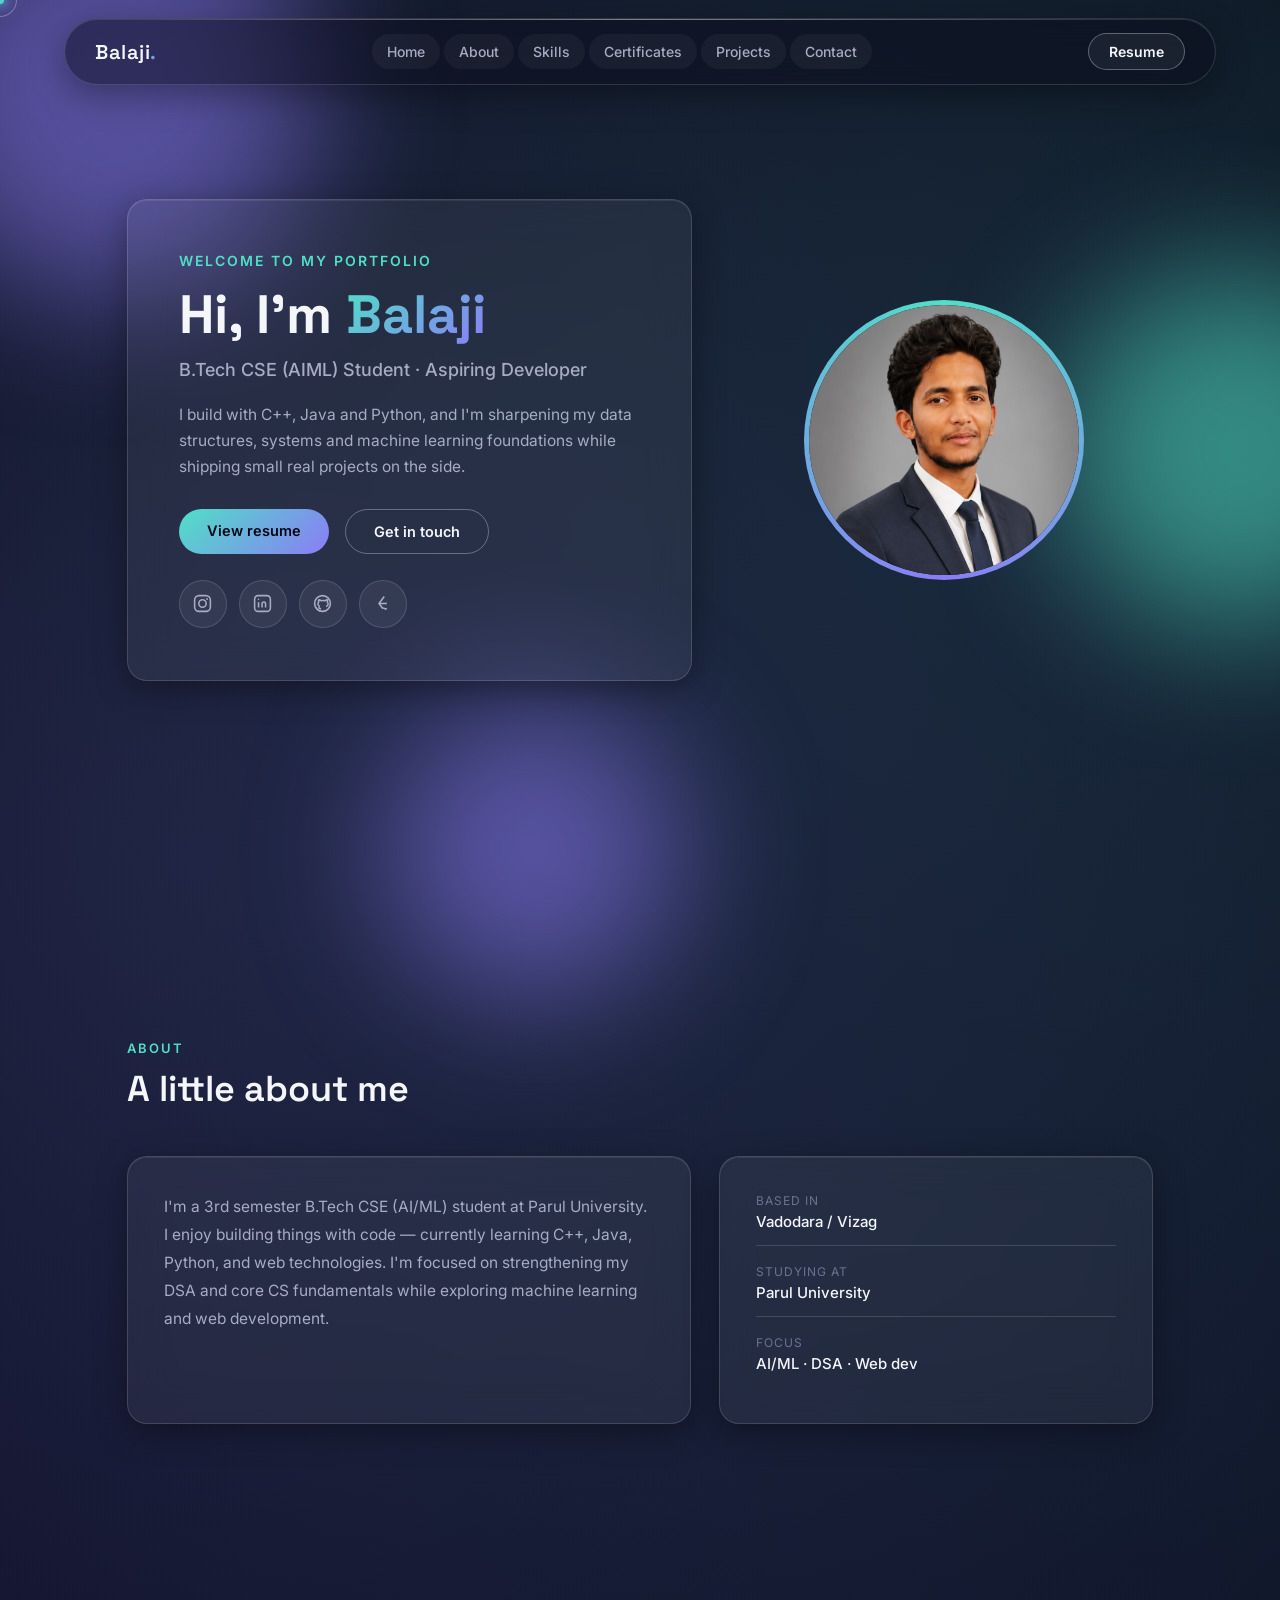
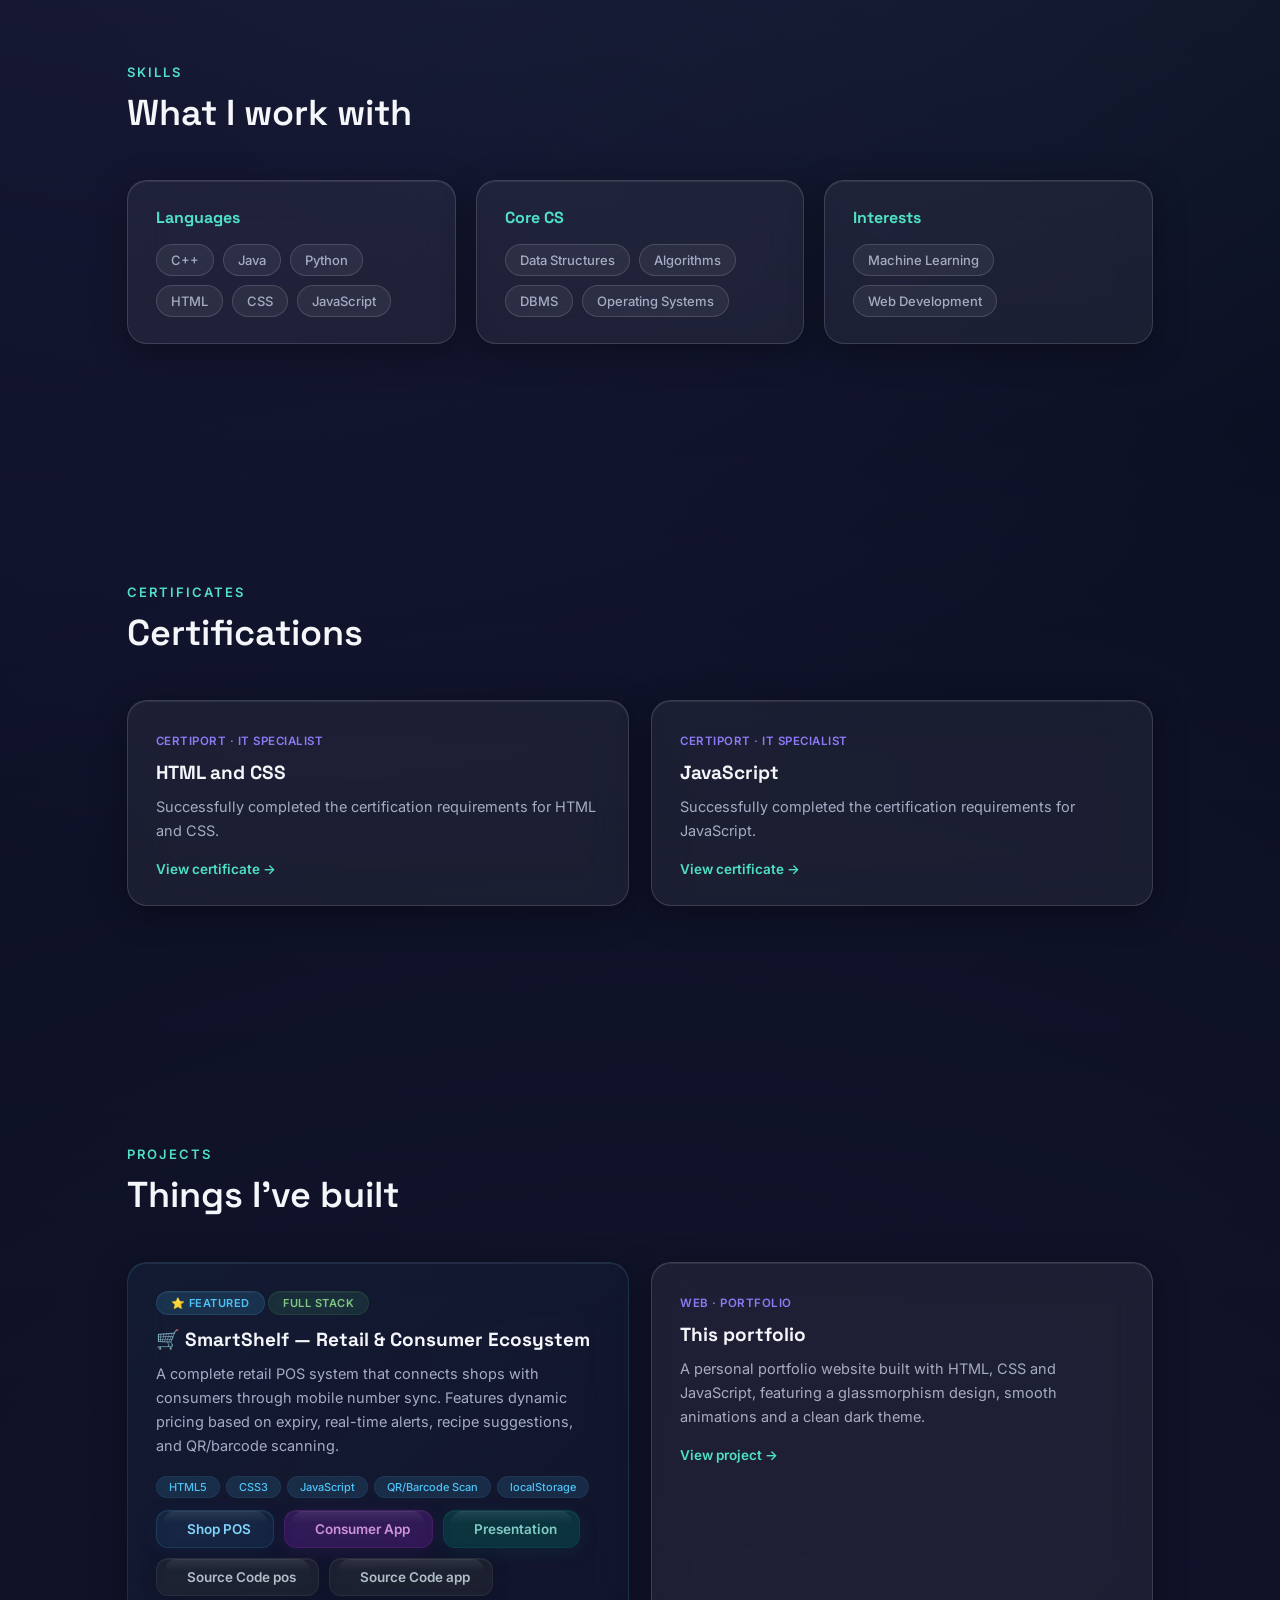
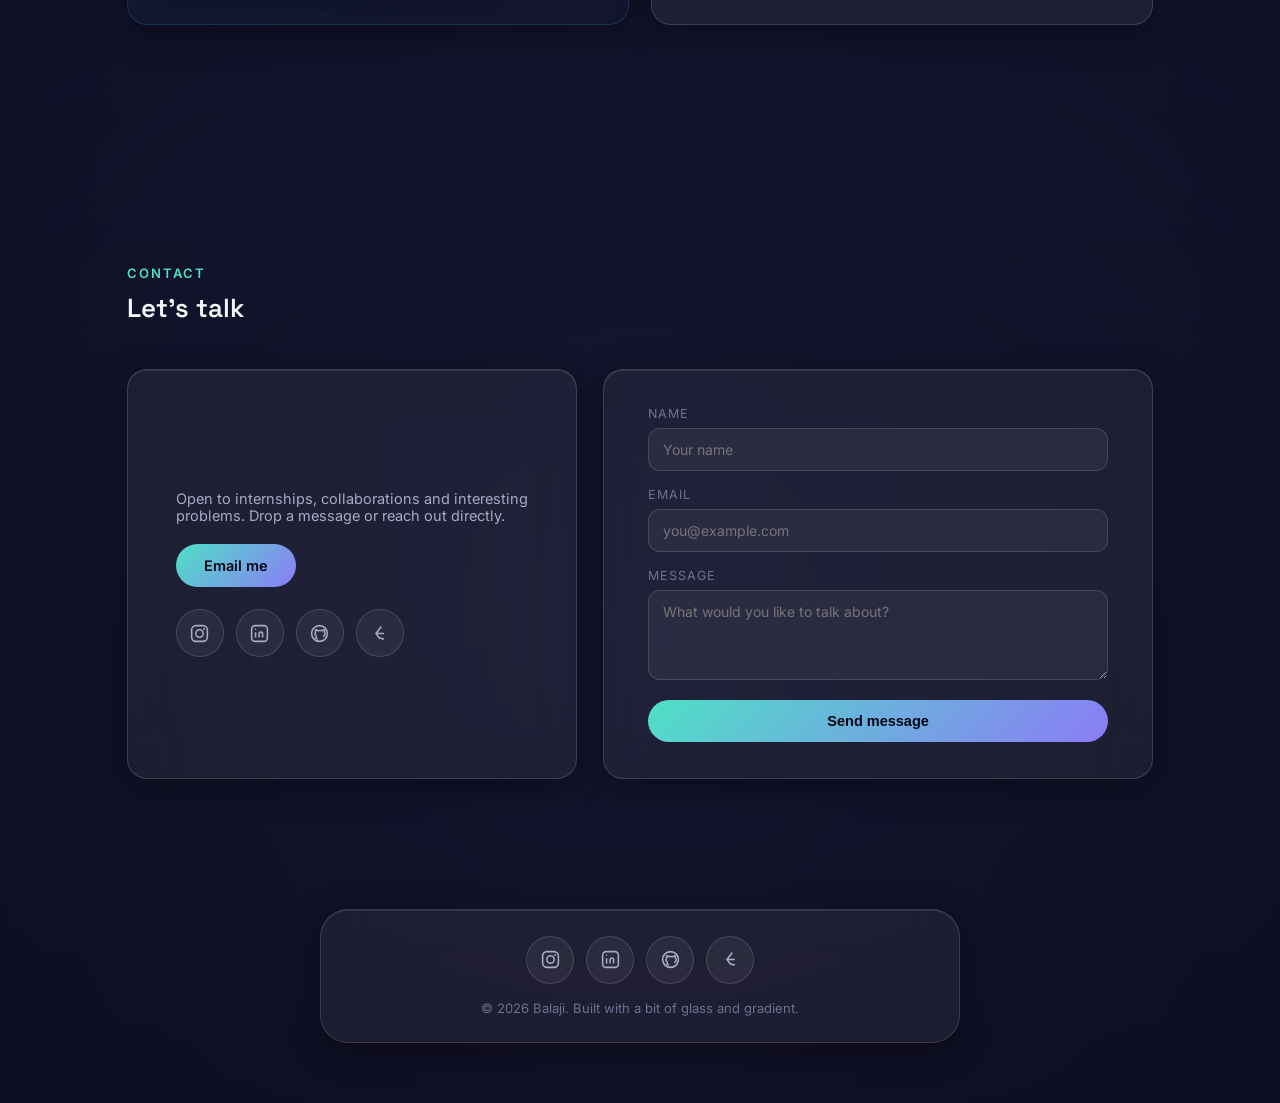
==== index.html @ 33ba206e "Update GitHub links in index.html" ====
<!DOCTYPE html>
<html lang="en">
<head>
<meta charset="UTF-8">
<meta name="viewport" content="width=device-width, initial-scale=1.0">
<title>Balaji — Portfolio</title>
<link rel="preconnect" href="https://fonts.googleapis.com">
<link rel="preconnect" href="https://fonts.gstatic.com" crossorigin>
<link href="https://fonts.googleapis.com/css2?family=Space+Grotesk:wght@500;600;700&family=Inter:wght@400;500;600&display=swap" rel="stylesheet">
<link rel="stylesheet" href="style.css">
</head>
<body>

<div class="orb orb-1"></div>
<div class="orb orb-2"></div>
<div class="orb orb-3"></div>

<nav id="navbar">
  <div class="logo">Balaji<span>.</span></div>
  <ul class="nav-links">
    <li><a href="#home">Home</a></li>
    <li><a href="#about">About</a></li>
    <li><a href="#skills">Skills</a></li>
    <li><a href="#certificates">Certificates</a></li>
    <li><a href="#projects">Projects</a></li>
    <li><a href="#contact">Contact</a></li>
  </ul>
  <a href="resume.html" class="resume-btn">Resume</a>
</nav>

<section class="hero" id="home">
  <div class="hero-grid">
    <div class="glass reveal in-view">
      <div class="eyebrow">Welcome to my portfolio</div>
      <h1>Hi, I'm <span>Balaji</span></h1>
      <div class="role">B.Tech CSE (AIML) Student &middot; Aspiring Developer</div>
      <p class="bio">I build with C++, Java and Python, and I'm sharpening my data structures, systems and machine learning foundations while shipping small real projects on the side.</p>
      <div class="cta-row">
        <a href="resume.html" class="btn-primary">View resume</a>
        <a href="#contact" class="btn-ghost">Get in touch</a>
      </div>
      <div class="social-row">
        <a class="social-btn" href="https://www.instagram.com/_balajii.25_/" aria-label="Instagram" title="Instagram">
          <svg viewBox="0 0 24 24" fill="none" stroke="currentColor" stroke-width="1.8"><rect x="3" y="3" width="18" height="18" rx="5"/><circle cx="12" cy="12" r="4.2"/><circle cx="17.2" cy="6.8" r="1.1" fill="currentColor" stroke="none"/></svg>
        </a>
        <a class="social-btn" href="https://www.linkedin.com/in/balaji-panchireddy-8a131437a/" aria-label="LinkedIn" title="LinkedIn">
          <svg viewBox="0 0 24 24" fill="none" stroke="currentColor" stroke-width="1.8"><rect x="3" y="3" width="18" height="18" rx="4"/><line x1="7.5" y1="10.5" x2="7.5" y2="16.5"/><circle cx="7.5" cy="7.2" r="0.9" fill="currentColor" stroke="none"/><path d="M11.5 16.5v-4c0-1.4 1-2.2 2.2-2.2 1.2 0 1.8.9 1.8 2.2v4"/></svg>
        </a>
        <a class="social-btn" href="https://github.com/balajipanchireddy-arch" aria-label="GitHub" title="GitHub">
          <svg viewBox="0 0 24 24" fill="none" stroke="currentColor" stroke-width="1.8"><circle cx="12" cy="12" r="9"/><path d="M9.2 15.5c-2-.6-2.4-2-2.4-3 0-.9.3-1.5.8-2-.1-.4-.4-1.4.1-2.6 0 0 .8-.3 2.6.9a8.6 8.6 0 0 1 4.6 0c1.8-1.2 2.6-.9 2.6-.9.5 1.2.2 2.2.1 2.6.5.5.8 1.1.8 2 0 1-.4 2.4-2.4 3"/><path d="M9.5 17.2v1.6M9.5 17.2c-1 .3-1.8 0-2.3-.9"/></svg>
        </a>
        <a class="social-btn" href="#" aria-label="LeetCode" title="LeetCode">
          <svg viewBox="0 0 24 24" fill="none" stroke="currentColor" stroke-width="1.8"><path d="M14 4 8 12l4.5 6"/><path d="M8 12h9"/><path d="M13 16.5c.6 1.4 2.4 2 4 1.3"/></svg>
        </a>
      </div>
    </div>
    <div>
      <div class="avatar-wrap reveal in-view">
  <div class="avatar-ring">
    <div class="avatar-photo">
      <img
        src="balaji.png"
        alt="Balaji"
        width="280"
        height="280"
        loading="lazy"
        decoding="async"
      >
    </div>
  </div>
  <p class="avatar-caption">&nbsp;</p>
      </div>
  </div>
</section>

<section id="about">
  <div class="section-head reveal">
    <div class="section-eyebrow">About</div>
    <h2>A little about me</h2>
  </div>
  <div class="about-grid">
    <div class="glass about-text reveal">
     <p>
  I'm a 3rd semester B.Tech CSE (AI/ML) student at Parul University. 
  I enjoy building things with code — currently learning C++, Java, Python, and web technologies. 
  I'm focused on strengthening my DSA and core CS fundamentals while exploring machine learning and web development.
     </p>
    </div>
    <div class="glass facts reveal">
      <div class="fact"><div class="k">Based in</div><div class="v">Vadodara / Vizag</div></div>
      <div class="fact"><div class="k">Studying at</div><div class="v">Parul University</div></div>
      <div class="fact"><div class="k">Focus</div><div class="v">AI/ML &middot; DSA &middot; Web dev</div></div>
    </div>
  </div>
</section>

<section id="skills">
  <div class="section-head reveal">
    <div class="section-eyebrow">Skills</div>
    <h2>What I work with</h2>
  </div>
  <div class="skill-groups">
    <div class="glass reveal">
      <h3>Languages</h3>
      <div class="pill-row">
        <span class="pill">C++</span>
        <span class="pill">Java</span>
        <span class="pill">Python</span>
        <span class="pill">HTML</span>
        <span class="pill">CSS</span>
        <span class="pill">JavaScript</span>
      </div>
    </div>
    <div class="glass reveal">
      <h3>Core CS</h3>
      <div class="pill-row">
        <span class="pill">Data Structures</span>
        <span class="pill">Algorithms</span>
        <span class="pill">DBMS</span>
        <span class="pill">Operating Systems</span>
      </div>
    </div>
    <div class="glass reveal">
      <h3>Interests</h3>
      <div class="pill-row">
        <span class="pill">Machine Learning</span>
        <span class="pill">Web Development</span>
      </div>
    </div>
  </div>
</section>

<section id="certificates">
  <div class="section-head reveal">
    <div class="section-eyebrow">Certificates</div>
    <h2>Certifications</h2>
  </div>
  <div class="project-grid">
    <div class="glass project-card reveal">
      <div class="project-tag">Certiport · IT Specialist</div>
      <h3>HTML and CSS</h3>
      <p>Successfully completed the certification requirements for HTML and CSS.</p>
      <div class="project-links">
        <a href="HTML-CSS.pdf" target="_blank">View certificate →</a>
      </div>
    </div>
    <div class="glass project-card reveal">
      <div class="project-tag">Certiport · IT Specialist</div>
      <h3>JavaScript</h3>
      <p>Successfully completed the certification requirements for JavaScript.</p>
      <div class="project-links">
        <a href="JavaScript.pdf" target="_blank">View certificate →</a>
      </div>
    </div>
  </div>
</section>

<section id="projects">
  <div class="section-head reveal">
    <div class="section-eyebrow">Projects</div>
    <h2>Things I've built</h2>
  </div>
  <div class="project-grid">

   <!-- ============================================================ -->
<!-- PROJECT: SMARTSHELF -->
<!-- ============================================================ -->
<div class="glass project-card reveal project-card-featured">
    <div class="project-tag">
        <span class="glossy-badge primary">⭐ Featured</span>
        <span class="glossy-badge success">Full Stack</span>
    </div>
    <h3>🛒 SmartShelf — Retail & Consumer Ecosystem</h3>
    <p>A complete retail POS system that connects shops with consumers through mobile number sync. Features dynamic pricing based on expiry, real-time alerts, recipe suggestions, and QR/barcode scanning.</p>
    
    <div class="project-tech-stack">
        <span class="tech-pill">HTML5</span>
        <span class="tech-pill">CSS3</span>
        <span class="tech-pill">JavaScript</span>
        <span class="tech-pill">QR/Barcode Scan</span>
        <span class="tech-pill">localStorage</span>
    </div>
    
    <div class="project-links">
        <a href="https://balajipanchireddy-arch.github.io/smartmanagement/" target="_blank" class="glossy-link shop">
            <span class="gloss-highlight"></span>
            <i class="fas fa-store"></i> Shop POS
        </a>
        <a href="https://balajipanchireddy-arch.github.io/consumerapp/" target="_blank" class="glossy-link consumer">
            <span class="gloss-highlight"></span>
            <i class="fas fa-mobile-alt"></i> Consumer App
        </a>
        <a href="https://balajipanchireddy-arch.github.io/SmartManagementPresentation/" target="_blank" class="glossy-link presentation">
            <span class="gloss-highlight"></span>
            <i class="fas fa-file-powerpoint"></i> Presentation
        </a>
        <a href="https://github.com/balajipanchireddy-arch/smartmanagement" target="_blank" class="glossy-link github">
            <span class="gloss-highlight"></span>
            <i class="fab fa-github"></i> Source Code pos
        </a>
      <a href="https://github.com/balajipanchireddy-arch/consumerapp" target="_blank" class="glossy-link github">
            <span class="gloss-highlight"></span>
            <i class="fab fa-github"></i> Source Code app
      </a>
    </div>
</div>

    <!-- ============================================================ -->
    <!-- PROJECT 2: THIS PORTFOLIO -->
    <!-- ============================================================ -->
    <div class="glass project-card reveal">
      <div class="project-tag">Web · Portfolio</div>
      <h3>This portfolio</h3>
      <p>A personal portfolio website built with HTML, CSS and JavaScript, featuring a glassmorphism design, smooth animations and a clean dark theme.</p>
      <div class="project-links"><a href="#">View project →</a></div>
    </div>

  </div>
</section>

<section class="contact" id="contact">
  <div class="section-head reveal">
    <div class="section-eyebrow">Contact</div>
    <h2>Let's talk</h2>
  </div>
  <div class="contact-grid">
    <div class="glass contact-info reveal">
      <p>Open to internships, collaborations and interesting problems. Drop a message or reach out directly.</p>
      <a href="mailto:balajipanchireddy@gmail.com" class="btn-primary" style="margin-bottom:22px;display:inline-block;width:fit-content;">Email me</a>
      <div class="social-row">
        <a class="social-btn" href="https://www.instagram.com/_balajii.25_/" aria-label="Instagram"><svg viewBox="0 0 24 24" fill="none" stroke="currentColor" stroke-width="1.8"><rect x="3" y="3" width="18" height="18" rx="5"/><circle cx="12" cy="12" r="4.2"/><circle cx="17.2" cy="6.8" r="1.1" fill="currentColor" stroke="none"/></svg></a>
        <a class="social-btn" href="https://www.linkedin.com/in/balaji-panchireddy-8a131437a/" aria-label="LinkedIn"><svg viewBox="0 0 24 24" fill="none" stroke="currentColor" stroke-width="1.8"><rect x="3" y="3" width="18" height="18" rx="4"/><line x1="7.5" y1="10.5" x2="7.5" y2="16.5"/><circle cx="7.5" cy="7.2" r="0.9" fill="currentColor" stroke="none"/><path d="M11.5 16.5v-4c0-1.4 1-2.2 2.2-2.2 1.2 0 1.8.9 1.8 2.2v4"/></svg></a>
        <a class="social-btn" href="https://github.com/balajipanchireddy-arch" aria-label="GitHub"><svg viewBox="0 0 24 24" fill="none" stroke="currentColor" stroke-width="1.8"><circle cx="12" cy="12" r="9"/><path d="M9.2 15.5c-2-.6-2.4-2-2.4-3 0-.9.3-1.5.8-2-.1-.4-.4-1.4.1-2.6 0 0 .8-.3 2.6.9a8.6 8.6 0 0 1 4.6 0c1.8-1.2 2.6-.9 2.6-.9.5 1.2.2 2.2.1 2.6.5.5.8 1.1.8 2 0 1-.4 2.4-2.4 3"/><path d="M9.5 17.2v1.6M9.5 17.2c-1 .3-1.8 0-2.3-.9"/></svg></a>
        <a class="social-btn" href="#" aria-label="LeetCode"><svg viewBox="0 0 24 24" fill="none" stroke="currentColor" stroke-width="1.8"><path d="M14 4 8 12l4.5 6"/><path d="M8 12h9"/><path d="M13 16.5c.6 1.4 2.4 2 4 1.3"/></svg></a>
      </div>
    </div>
    <form id="contact-form" class="glass contact-form reveal">
      <div class="form-row">
        <label for="cf-name">Name</label>
        <input id="cf-name" type="text" placeholder="Your name" required>
      </div>
      <div class="form-row">
        <label for="cf-email">Email</label>
        <input id="cf-email" type="email" placeholder="you@example.com" required>
      </div>
      <div class="form-row">
        <label for="cf-message">Message</label>
        <textarea id="cf-message" placeholder="What would you like to talk about?" required></textarea>
      </div>
      <button type="submit" class="form-submit">Send message</button>
    </form>
  </div>
</section>

<footer>
  <div class="glass footer-bar">
    <div class="footer-social">
      <a class="social-btn" href="https://www.instagram.com/_balajii.25_/" aria-label="Instagram"><svg viewBox="0 0 24 24" fill="none" stroke="currentColor" stroke-width="1.8"><rect x="3" y="3" width="18" height="18" rx="5"/><circle cx="12" cy="12" r="4.2"/><circle cx="17.2" cy="6.8" r="1.1" fill="currentColor" stroke="none"/></svg></a>
      <a class="social-btn" href="https://www.linkedin.com/in/balaji-panchireddy-8a131437a/" aria-label="LinkedIn"><svg viewBox="0 0 24 24" fill="none" stroke="currentColor" stroke-width="1.8"><rect x="3" y="3" width="18" height="18" rx="4"/><line x1="7.5" y1="10.5" x2="7.5" y2="16.5"/><circle cx="7.5" cy="7.2" r="0.9" fill="currentColor" stroke="none"/><path d="M11.5 16.5v-4c0-1.4 1-2.2 2.2-2.2 1.2 0 1.8.9 1.8 2.2v4"/></svg></a>
      <a class="social-btn" href="https://github.com/balajipanchireddy-arch" aria-label="GitHub"><svg viewBox="0 0 24 24" fill="none" stroke="currentColor" stroke-width="1.8"><circle cx="12" cy="12" r="9"/><path d="M9.2 15.5c-2-.6-2.4-2-2.4-3 0-.9.3-1.5.8-2-.1-.4-.4-1.4.1-2.6 0 0 .8-.3 2.6.9a8.6 8.6 0 0 1 4.6 0c1.8-1.2 2.6-.9 2.6-.9.5 1.2.2 2.2.1 2.6.5.5.8 1.1.8 2 0 1-.4 2.4-2.4 3"/><path d="M9.5 17.2v1.6M9.5 17.2c-1 .3-1.8 0-2.3-.9"/></svg></a>
      <a class="social-btn" href="#" aria-label="LeetCode"><svg viewBox="0 0 24 24" fill="none" stroke="currentColor" stroke-width="1.8"><path d="M14 4 8 12l4.5 6"/><path d="M8 12h9"/><path d="M13 16.5c.6 1.4 2.4 2 4 1.3"/></svg></a>
    </div>
    <p class="footer-text">© 2026 Balaji. Built with a bit of glass and gradient.</p>
  </div>
</footer>

<script src="script.js"></script>
</body>
</html>
---- style.css ----
/* ===== Variables & reset ===== */
:root{
  --bg-deep:#060714;
  --bg-deep-2:#0c1024;
  --glass-bg:rgba(255,255,255,0.055);
  --glass-bg-strong:rgba(255,255,255,0.09);
  --glass-border:rgba(255,255,255,0.14);
  --glass-border-strong:rgba(255,255,255,0.30);
  --text-primary:#f5f6fa;
  --text-secondary:#a7acc4;
  --text-muted:#6c7292;
  --cyan:#4fe0c6;
  --violet:#8b7cf6;
  --grad: linear-gradient(135deg, var(--cyan), var(--violet));
  --font-display:'Space Grotesk', sans-serif;
  --font-body:'Inter', sans-serif;
}
*{margin:0;padding:0;box-sizing:border-box;}
html{scroll-behavior:smooth;}

/* ===== Custom glossy cursor (desktop only) ===== */
@media (pointer: fine){
  body, a, button, .social-btn, .project-card, .glass, input, textarea{cursor:none;}
}
.cursor-dot, .cursor-ring{
  position:fixed;top:0;left:0;
  border-radius:50%;
  pointer-events:none;
  z-index:9999;
  transform:translate(-50%,-50%);
  will-change:transform;
}
.cursor-dot{
  width:8px;height:8px;
  background:var(--cyan);
  box-shadow:0 0 10px var(--cyan), 0 0 20px rgba(79,224,198,0.5);
}
.cursor-ring{
  width:34px;height:34px;
  border:1px solid var(--glass-border-strong);
  background:radial-gradient(circle, rgba(139,124,246,0.15), transparent 70%);
  transition:width .25s ease, height .25s ease, border-color .25s ease, background .25s ease;
}
.cursor-ring.hovering{
  width:56px;height:56px;
  border-color:var(--cyan);
  background:radial-gradient(circle, rgba(79,224,198,0.25), transparent 70%);
}
body{
  font-family:var(--font-body);
  color:var(--text-primary);
  background:
    radial-gradient(circle at 15% 20%, rgba(139,124,246,0.16), transparent 45%),
    radial-gradient(circle at 85% 10%, rgba(79,224,198,0.12), transparent 40%),
    radial-gradient(circle at 50% 90%, rgba(139,124,246,0.10), transparent 50%),
    linear-gradient(180deg, var(--bg-deep), var(--bg-deep-2) 50%, var(--bg-deep));
  min-height:100vh;
  overflow-x:hidden;
}

/* ===== Ambient orbs (index page) ===== */
.orb{position:fixed;border-radius:50%;filter:blur(70px);z-index:0;pointer-events:none;opacity:0.55;}
.orb-1{width:420px;height:420px;background:var(--violet);top:-120px;left:-100px;animation:drift1 22s ease-in-out infinite;}
.orb-2{width:360px;height:360px;background:var(--cyan);top:30%;right:-140px;animation:drift2 26s ease-in-out infinite;}
.orb-3{width:300px;height:300px;background:var(--violet);bottom:-100px;left:30%;animation:drift1 30s ease-in-out infinite reverse;}
@keyframes drift1{0%,100%{transform:translate(0,0);}50%{transform:translate(40px,60px);}}
@keyframes drift2{0%,100%{transform:translate(0,0);}50%{transform:translate(-50px,40px);}}

/* ===== Navbar (index page) ===== */
nav{
  position:fixed;top:18px;left:5%;right:5%;z-index:50;
  display:flex;align-items:center;justify-content:space-between;
  padding:14px 30px;
  background:rgba(10,12,28,0.5);
  border:1px solid var(--glass-border);
  border-radius:100px;
  backdrop-filter:blur(16px);
  -webkit-backdrop-filter:blur(16px);
  box-shadow:0 10px 34px rgba(0,0,0,0.35), inset 0 1px 0 rgba(255,255,255,0.1);
  transition:background .35s ease, border-color .35s ease, box-shadow .35s ease;
}
nav::before{
  content:'';position:absolute;top:0;left:6%;right:6%;height:1px;
  background:linear-gradient(90deg, transparent, rgba(255,255,255,0.4), transparent);
}
nav.scrolled{
  background:rgba(10,12,28,0.78);
  border-color:var(--glass-border-strong);
  box-shadow:0 14px 42px rgba(0,0,0,0.45), inset 0 1px 0 rgba(255,255,255,0.14);
}
.logo{font-family:var(--font-display);font-weight:600;font-size:20px;letter-spacing:0.5px;}
.logo span{background:var(--grad);-webkit-background-clip:text;background-clip:text;color:transparent;}
.nav-links{display:flex;gap:4px;list-style:none;}
.nav-links a{
  display:inline-block;
  color:var(--text-secondary);text-decoration:none;font-size:14px;font-weight:500;
  padding:8px 14px;border-radius:100px;
  background:rgba(255,255,255,0.045);
  border:1px solid transparent;
  transition:color .25s ease, background .25s ease, border-color .25s ease, transform .25s ease, box-shadow .25s ease;
}
.nav-links a:hover{
  color:var(--text-primary);
  background:rgba(255,255,255,0.1);
  border-color:var(--glass-border-strong);
  transform:translateY(-2px);
  box-shadow:0 8px 20px rgba(139,124,246,0.25);
}
.resume-btn{
  padding:9px 20px;border-radius:100px;font-size:14px;font-weight:600;
  background:var(--glass-bg);border:1px solid var(--glass-border-strong);
  color:var(--text-primary);text-decoration:none;
  transition:transform .2s ease, background .2s ease, box-shadow .2s ease;
}
.resume-btn:hover{transform:translateY(-2px);background:var(--glass-bg-strong);box-shadow:0 8px 24px rgba(139,124,246,0.25);}

section{position:relative;z-index:1;padding:140px 6% 100px;max-width:1180px;margin:0 auto;}

/* ===== Glass card base (shared) ===== */
.glass{
  background:var(--glass-bg);
  border:1px solid var(--glass-border);
  border-radius:20px;
  backdrop-filter:blur(20px);
  -webkit-backdrop-filter:blur(20px);
  box-shadow:0 8px 32px rgba(0,0,0,0.35), inset 0 1px 0 rgba(255,255,255,0.08);
  position:relative;
  overflow:hidden;
}
.glass::before{
  content:'';position:absolute;top:0;left:-60%;width:40%;height:100%;
  background:linear-gradient(115deg, transparent, rgba(255,255,255,0.08), transparent);
  transform:skewX(-15deg);
  transition:left 1s ease;
}
.reveal.in-view .glass::before{left:130%;}
.reveal{opacity:0;transform:translateY(26px);transition:opacity .7s ease, transform .7s ease;}
.reveal.in-view{opacity:1;transform:translateY(0);}

/* ===== Hero ===== */
.hero{min-height:100vh;display:flex;align-items:center;padding-top:80px;}
.hero-grid{display:grid;grid-template-columns:1.15fr 0.85fr;gap:44px;align-items:center;width:100%;}
.hero .glass{padding:52px clamp(24px,4vw,60px);transition:transform .4s ease, box-shadow .4s ease, border-color .4s ease;}
.hero .glass:hover{transform:scale(1.02);border-color:var(--glass-border-strong);box-shadow:0 14px 46px rgba(0,0,0,0.45), inset 0 1px 0 rgba(255,255,255,0.1);}
.eyebrow{font-size:14px;color:var(--cyan);letter-spacing:2px;text-transform:uppercase;font-weight:600;margin-bottom:16px;}
h1{font-family:var(--font-display);font-size:clamp(32px,4.6vw,54px);line-height:1.1;font-weight:700;margin-bottom:14px;}
h1 span{background:var(--grad);-webkit-background-clip:text;background-clip:text;color:transparent;}
.role{font-size:18px;color:var(--text-secondary);margin-bottom:22px;font-weight:500;}
.bio{color:var(--text-secondary);font-size:15.5px;line-height:1.7;max-width:520px;margin-bottom:28px;}
.cta-row{display:flex;gap:16px;flex-wrap:wrap;margin-bottom:26px;}
.btn-primary{padding:13px 28px;border-radius:100px;font-weight:600;font-size:14.5px;background:var(--grad);color:#060714;text-decoration:none;border:none;cursor:pointer;transition:transform .2s ease, box-shadow .2s ease;}
.btn-primary:hover{transform:translateY(-3px);box-shadow:0 10px 30px rgba(79,224,198,0.30);}
.btn-ghost{padding:13px 28px;border-radius:100px;font-weight:600;font-size:14.5px;background:transparent;border:1px solid var(--glass-border-strong);color:var(--text-primary);text-decoration:none;transition:transform .2s ease, background .2s ease;}
.btn-ghost:hover{transform:translateY(-3px);background:var(--glass-bg);}

/* ===== Social icons (shared) ===== */
.social-row{display:flex;gap:12px;}
.social-btn{
  width:48px;height:48px;border-radius:50%;
  display:flex;align-items:center;justify-content:center;
  background:var(--glass-bg);border:1px solid var(--glass-border);color:var(--text-secondary);
  transition:transform .25s ease, color .25s ease, border-color .25s ease, box-shadow .25s ease;
}
.social-btn svg{width:21px;height:21px;}
.social-btn:hover{transform:translateY(-4px);color:var(--text-primary);border-color:var(--glass-border-strong);box-shadow:0 8px 20px rgba(139,124,246,0.25);}

/* ===== Hero avatar ===== */
.avatar-wrap {
  width: 280px;
  height: 280px;
  position: relative;
  margin: 0 auto;
}

.avatar-ring {
  width: 100%;
  height: 100%;
  border-radius: 50%;
  padding: 5px;
  background: conic-gradient(from 0deg, var(--cyan), var(--violet), var(--cyan));
  overflow: hidden; /* keeps the zoomed photo contained inside the ring */
  transition: box-shadow .45s ease;
}

.avatar-photo {
  width: 100%;
  height: 100%;
  border-radius: 50%;
  background: var(--bg-deep-2);
  display: flex;
  align-items: center;
  justify-content: center;
  overflow: hidden;
}

.avatar-photo img {
  width: 100%;
  height: 100%;
  object-fit: cover;
  object-position: center top; /* keeps the face framed on hover-zoom */
  display: block;
  transition: transform .45s cubic-bezier(.2, .8, .2, 1);
}

.avatar-photo svg {
  width: 56%;
  height: 56%;
  color: var(--text-muted);
}

.avatar-wrap:hover .avatar-photo img {
  transform: scale(1.14);
}

.avatar-wrap:hover .avatar-ring {
  box-shadow: 0 0 70px rgba(79,224,198,0.45), 0 0 110px rgba(139,124,246,0.30);
}

.avatar-caption {
  text-align: center;
  margin-top: 16px;
  font-size: 12.5px;
  color: var(--text-muted);
}

@media (prefers-reduced-motion: reduce) {
  .avatar-photo img,
  .avatar-ring {
    transition: none;
  }
}
/* ===== Section headings (shared) ===== */
.section-head{margin-bottom:44px;}
.section-eyebrow{font-size:13px;color:var(--cyan);letter-spacing:2px;text-transform:uppercase;font-weight:600;margin-bottom:10px;}
.section-head h2{font-family:var(--font-display);font-size:clamp(26px,3.6vw,36px);font-weight:600;}

/* ===== About ===== */
.about-grid{display:grid;grid-template-columns:1.3fr 1fr;gap:28px;}
.about-grid .glass{padding:36px;}
.about-text p{color:var(--text-secondary);line-height:1.8;font-size:15.5px;}
.facts{display:flex;flex-direction:column;gap:18px;}
.fact{border-bottom:1px solid var(--glass-border);padding-bottom:14px;}
.fact:last-child{border-bottom:none;}
.fact .k{font-size:12px;color:var(--text-muted);text-transform:uppercase;letter-spacing:1px;margin-bottom:4px;}
.fact .v{font-size:15px;font-weight:500;}

/* ===== Skills (shared pill look on index) ===== */
.skill-groups{display:grid;grid-template-columns:repeat(auto-fit,minmax(260px,1fr));gap:20px;}
.skill-groups .glass{padding:26px 28px;transition:transform .35s ease, border-color .35s ease;}
.skill-groups .glass:hover{transform:scale(1.04);border-color:var(--glass-border-strong);}
.skill-groups h3{font-family:var(--font-display);font-size:16px;margin-bottom:16px;color:var(--cyan);}
.pill-row{display:flex;flex-wrap:wrap;gap:9px;}
.pill{padding:7px 14px;border-radius:100px;font-size:13px;font-weight:500;background:rgba(255,255,255,0.06);border:1px solid var(--glass-border);color:var(--text-secondary);}

/* ===== Projects ===== */
.project-grid{display:grid;grid-template-columns:repeat(auto-fit,minmax(300px,1fr));gap:22px;}
.project-card{padding:28px;transition:transform .35s ease, border-color .35s ease;}
.project-card:hover{transform:translateY(-6px) scale(1.03);border-color:var(--glass-border-strong);}
.project-tag{display:inline-block;font-size:11.5px;font-weight:600;letter-spacing:0.5px;text-transform:uppercase;color:var(--violet);margin-bottom:12px;}
.project-card h3{font-family:var(--font-display);font-size:19px;margin-bottom:10px;}
.project-card p{color:var(--text-secondary);font-size:14.5px;line-height:1.65;margin-bottom:18px;}
.project-links{display:flex;gap:16px;}
.project-links a{color:var(--cyan);font-size:13.5px;font-weight:600;text-decoration:none;}

/* ===== Contact ===== */
.contact-grid{display:grid;grid-template-columns:0.9fr 1.1fr;gap:26px;align-items:stretch;}
.contact-info.glass{padding:40px clamp(24px,4vw,48px);display:flex;flex-direction:column;justify-content:center;transition:transform .35s ease, border-color .35s ease;}
.contact-info.glass:hover{transform:scale(1.02);border-color:var(--glass-border-strong);}
.contact h2{font-family:var(--font-display);font-size:26px;margin-bottom:8px;}
.contact p{color:var(--text-secondary);font-size:14.5px;margin-bottom:20px;}
.contact-form.glass{padding:36px clamp(24px,4vw,44px);transition:transform .35s ease, border-color .35s ease;}
.contact-form.glass:hover{transform:scale(1.015);border-color:var(--glass-border-strong);}
.form-row{margin-bottom:16px;}
.form-row label{display:block;font-size:12.5px;color:var(--text-muted);text-transform:uppercase;letter-spacing:1px;margin-bottom:7px;}
.form-row input, .form-row textarea{
  width:100%;padding:12px 14px;border-radius:12px;font-family:var(--font-body);font-size:14px;
  background:rgba(255,255,255,0.05);border:1px solid var(--glass-border);color:var(--text-primary);
  outline:none;transition:border-color .2s ease, background .2s ease;
}
.form-row input:focus, .form-row textarea:focus{border-color:var(--glass-border-strong);background:rgba(255,255,255,0.08);}
.form-row textarea{resize:vertical;min-height:90px;}
.form-submit{width:100%;padding:13px;border-radius:100px;font-weight:600;font-size:14.5px;background:var(--grad);color:#060714;border:none;cursor:pointer;transition:transform .2s ease, box-shadow .2s ease;}
.form-submit:hover{transform:translateY(-2px);box-shadow:0 10px 30px rgba(79,224,198,0.30);}

footer{position:relative;z-index:1;padding:30px 6% 60px;}
.footer-bar{
  max-width:640px;margin:0 auto;
  padding:26px 36px;
  display:flex;flex-direction:column;align-items:center;gap:16px;
  border-radius:28px;
}
.footer-social{display:flex;justify-content:center;gap:12px;}
.footer-text{color:var(--text-muted);font-size:13px;text-align:center;}

@media(max-width:820px){
  .hero-grid{grid-template-columns:1fr;text-align:center;}
  .cta-row, .social-row{justify-content:center;}
  .avatar-wrap{order:-1;}
  .nav-links{display:none;}
  .about-grid{grid-template-columns:1fr;}
  .contact-grid{grid-template-columns:1fr;}
}

/* ===== Resume page ===== */
.topbar{max-width:1000px;margin:0 auto 26px;display:flex;justify-content:space-between;align-items:center;}
.back-link{color:var(--text-secondary);text-decoration:none;font-size:14px;font-weight:500;display:flex;align-items:center;gap:6px;}
.back-link:hover{color:var(--text-primary);}
.print-btn{padding:9px 18px;border-radius:100px;font-size:13.5px;font-weight:600;background:var(--glass-bg);border:1px solid var(--glass-border-strong);color:var(--text-primary);cursor:pointer;}
.print-btn:hover{background:rgba(255,255,255,0.09);}

.resume-shell{
  max-width:1000px;margin:110px auto 0;
  display:grid;grid-template-columns:0.85fr 1.6fr;
  background:var(--glass-bg);
  border:1px solid var(--glass-border);
  border-radius:22px;
  backdrop-filter:blur(20px);
  -webkit-backdrop-filter:blur(20px);
  box-shadow:0 8px 40px rgba(0,0,0,0.4);
  overflow:hidden;
}
.sidebar{background:rgba(0,0,0,0.22);padding:44px 32px;border-right:1px solid var(--glass-border);}
.sidebar .avatar-ring{width:130px;height:130px;padding:4px;margin:0 auto 20px;}
.name{font-family:var(--font-display);font-size:22px;font-weight:600;text-align:center;margin-bottom:2px;}
.title{font-size:13px;color:var(--cyan);text-align:center;letter-spacing:1px;text-transform:uppercase;margin-bottom:30px;}
.side-block{margin-bottom:30px;}
.side-block h4{font-family:var(--font-display);font-size:12.5px;letter-spacing:1.5px;text-transform:uppercase;color:var(--text-muted);margin-bottom:14px;}
.side-row{display:flex;gap:10px;font-size:13.5px;color:var(--text-secondary);margin-bottom:10px;align-items:flex-start;}
.side-row svg{width:15px;height:15px;flex-shrink:0;margin-top:2px;color:var(--cyan);}
.sidebar .pill{padding:5px 12px;font-size:12px;}
.lang-row{display:flex;justify-content:space-between;font-size:13.5px;color:var(--text-secondary);margin-bottom:8px;}
.lang-row span:last-child{color:var(--text-muted);}
.sidebar .social-btn{width:38px;height:38px;}
.sidebar .social-btn svg{width:18px;height:18px;}

.main{padding:44px 40px;}
.summary{font-size:14.5px;color:var(--text-secondary);line-height:1.75;margin-bottom:36px;}
.main h4{font-family:var(--font-display);font-size:13px;letter-spacing:1.5px;text-transform:uppercase;color:var(--violet);margin-bottom:18px;padding-bottom:10px;border-bottom:1px solid var(--glass-border);}
.entry{position:relative;padding-left:22px;margin-bottom:24px;border-left:1px solid var(--glass-border);}
.entry::before{content:'';position:absolute;left:-5px;top:4px;width:9px;height:9px;border-radius:50%;background:var(--grad);}
.entry .role-title{font-size:15.5px;font-weight:600;margin-bottom:2px;}
.entry .meta{font-size:12.5px;color:var(--text-muted);margin-bottom:8px;}
.entry p{font-size:13.5px;color:var(--text-secondary);line-height:1.65;}
.main-section{margin-bottom:36px;}

@media(max-width:760px){
  .resume-shell{grid-template-columns:1fr;}
  .sidebar{border-right:none;border-bottom:1px solid var(--glass-border);}
}
@media print{
  body{background:#fff;}
  .topbar{display:none;}
  .resume-shell{box-shadow:none;border:none;backdrop-filter:none;}
}
/* ================================================================
   SMARTSHELF PROJECT - ADD TO style.css
   ================================================================ */

/* Featured Project Card */
.project-card-featured {
    border: 1px solid rgba(79, 195, 247, 0.15);
    background: linear-gradient(135deg, rgba(79, 195, 247, 0.05), rgba(26, 58, 92, 0.05));
}

/* Tech Stack Pills */
.project-tech-stack {
    display: flex;
    gap: 6px;
    flex-wrap: wrap;
    margin-top: 10px;
}

.tech-pill {
    background: rgba(79, 195, 247, 0.12);
    padding: 3px 12px;
    border-radius: 20px;
    font-size: 11px;
    color: #4fc3f7;
    font-weight: 500;
    border: 1px solid rgba(79, 195, 247, 0.08);
}

/* Project Buttons */
.project-btn {
    padding: 6px 14px;
    border-radius: 6px;
    font-size: 12px;
    font-weight: 600;
    text-decoration: none;
    transition: 0.3s;
    display: inline-flex;
    align-items: center;
    gap: 4px;
}

.project-btn:hover {
    transform: translateY(-2px);
}

.btn-shop {
    background: #1a3a5c;
    color: white;
}
.btn-shop:hover {
    background: #2a5f7a;
    box-shadow: 0 4px 12px rgba(26, 58, 92, 0.3);
}

.btn-consumer {
    background: #6a1b9a;
    color: white;
}
.btn-consumer:hover {
    background: #7b1fa2;
    box-shadow: 0 4px 12px rgba(106, 27, 154, 0.3);
}

.btn-presentation {
    background: #00695c;
    color: white;
}
.btn-presentation:hover {
    background: #00897b;
    box-shadow: 0 4px 12px rgba(0, 105, 92, 0.3);
}

.btn-github {
    background: #333;
    color: white;
}
.btn-github:hover {
    background: #555;
    box-shadow: 0 4px 12px rgba(51, 51, 51, 0.3);
}

/* Dark Mode Support */
@media (prefers-color-scheme: dark) {
    .project-card-featured {
        border: 1px solid rgba(79, 195, 247, 0.1);
        background: linear-gradient(135deg, rgba(79, 195, 247, 0.05), rgba(26, 58, 92, 0.05));
    }
    .tech-pill {
        background: rgba(79, 195, 247, 0.08);
        color: #4fc3f7;
    }
}

/* Responsive */
@media (max-width: 600px) {
    .project-links {
        flex-direction: column;
    }
    .project-btn {
        justify-content: center;
        width: 100%;
    }
}
/* ================================================================
   GLOSSY BUTTONS - Premium Glass Effect
   ================================================================ */

/* --- Glossy Link Buttons Container --- */
.project-links {
    display: flex;
    flex-wrap: wrap;
    gap: 10px;
    margin-top: 12px;
}

/* --- Base Glossy Link Style --- */
.glossy-link {
    display: inline-flex;
    align-items: center;
    gap: 8px;
    padding: 10px 22px;
    border-radius: 12px;
    font-size: 13px;
    font-weight: 600;
    text-decoration: none;
    transition: all 0.4s cubic-bezier(0.25, 0.46, 0.45, 0.94);
    position: relative;
    overflow: hidden;
    backdrop-filter: blur(12px);
    -webkit-backdrop-filter: blur(12px);
    border: 1px solid rgba(255, 255, 255, 0.08);
    cursor: pointer;
}

/* --- Glossy Shine Overlay (Sweep Effect) --- */
.glossy-link::before {
    content: '';
    position: absolute;
    top: 0;
    left: -120%;
    width: 120%;
    height: 100%;
    background: linear-gradient(
        90deg,
        transparent,
        rgba(255, 255, 255, 0.08),
        rgba(255, 255, 255, 0.15),
        rgba(255, 255, 255, 0.08),
        transparent
    );
    transition: left 0.7s cubic-bezier(0.25, 0.46, 0.45, 0.94);
    pointer-events: none;
}

.glossy-link:hover::before {
    left: 120%;
}

/* --- Inner Glow Effect --- */
.glossy-link::after {
    content: '';
    position: absolute;
    top: -60%;
    left: -60%;
    width: 220%;
    height: 220%;
    background: radial-gradient(
        circle at center,
        rgba(255, 255, 255, 0.06) 0%,
        transparent 70%
    );
    opacity: 0;
    transition: opacity 0.4s ease;
    pointer-events: none;
}

.glossy-link:hover::after {
    opacity: 1;
}

/* --- Top Glossy Highlight --- */
.glossy-link .gloss-highlight {
    position: absolute;
    top: 0;
    left: 5%;
    right: 5%;
    height: 35%;
    background: linear-gradient(
        180deg,
        rgba(255, 255, 255, 0.15) 0%,
        rgba(255, 255, 255, 0) 100%
    );
    border-radius: 12px 12px 0 0;
    pointer-events: none;
    opacity: 0.6;
    transition: opacity 0.3s ease;
}

.glossy-link:hover .gloss-highlight {
    opacity: 1;
}

/* --- Individual Button Colors --- */

/* Shop POS - Blue */
.glossy-link.shop {
    background: rgba(26, 58, 92, 0.35);
    border-color: rgba(79, 195, 247, 0.15);
    color: #81d4fa;
    box-shadow: 
        0 4px 20px rgba(26, 58, 92, 0.15),
        inset 0 1px 0 rgba(255, 255, 255, 0.05);
}

.glossy-link.shop:hover {
    background: rgba(26, 58, 92, 0.55);
    border-color: rgba(79, 195, 247, 0.35);
    box-shadow: 
        0 8px 35px rgba(26, 58, 92, 0.3),
        inset 0 1px 0 rgba(255, 255, 255, 0.08);
    transform: translateY(-3px) scale(1.02);
    color: #b3e5fc;
}

/* Consumer App - Purple */
.glossy-link.consumer {
    background: rgba(106, 27, 154, 0.35);
    border-color: rgba(171, 71, 188, 0.15);
    color: #ce93d8;
    box-shadow: 
        0 4px 20px rgba(106, 27, 154, 0.15),
        inset 0 1px 0 rgba(255, 255, 255, 0.05);
}

.glossy-link.consumer:hover {
    background: rgba(106, 27, 154, 0.55);
    border-color: rgba(171, 71, 188, 0.35);
    box-shadow: 
        0 8px 35px rgba(106, 27, 154, 0.3),
        inset 0 1px 0 rgba(255, 255, 255, 0.08);
    transform: translateY(-3px) scale(1.02);
    color: #e1bee7;
}

/* Presentation - Teal/Green */
.glossy-link.presentation {
    background: rgba(0, 105, 92, 0.35);
    border-color: rgba(0, 137, 123, 0.15);
    color: #80cbc4;
    box-shadow: 
        0 4px 20px rgba(0, 105, 92, 0.15),
        inset 0 1px 0 rgba(255, 255, 255, 0.05);
}

.glossy-link.presentation:hover {
    background: rgba(0, 105, 92, 0.55);
    border-color: rgba(0, 137, 123, 0.35);
    box-shadow: 
        0 8px 35px rgba(0, 105, 92, 0.3),
        inset 0 1px 0 rgba(255, 255, 255, 0.08);
    transform: translateY(-3px) scale(1.02);
    color: #b2dfdb;
}

/* Source Code - Dark/Gray */
.glossy-link.github {
    background: rgba(51, 51, 51, 0.35);
    border-color: rgba(255, 255, 255, 0.06);
    color: #b0bec5;
    box-shadow: 
        0 4px 20px rgba(0, 0, 0, 0.2),
        inset 0 1px 0 rgba(255, 255, 255, 0.05);
}

.glossy-link.github:hover {
    background: rgba(51, 51, 51, 0.55);
    border-color: rgba(255, 255, 255, 0.15);
    box-shadow: 
        0 8px 35px rgba(0, 0, 0, 0.4),
        inset 0 1px 0 rgba(255, 255, 255, 0.08);
    transform: translateY(-3px) scale(1.02);
    color: #eceff1;
}

/* --- Button Icons --- */
.glossy-link i {
    font-size: 16px;
    opacity: 0.9;
    transition: transform 0.3s ease;
}

.glossy-link:hover i {
    transform: scale(1.1) rotate(-3deg);
}

/* --- Glossy Badge (Optional) --- */
.glossy-badge {
    display: inline-block;
    padding: 4px 14px;
    border-radius: 20px;
    font-size: 11px;
    font-weight: 600;
    backdrop-filter: blur(8px);
    -webkit-backdrop-filter: blur(8px);
    border: 1px solid rgba(255, 255, 255, 0.08);
    background: rgba(255, 255, 255, 0.04);
    color: rgba(255, 255, 255, 0.6);
    box-shadow: inset 0 1px 0 rgba(255, 255, 255, 0.05);
}

.glossy-badge.primary {
    background: rgba(79, 195, 247, 0.12);
    border-color: rgba(79, 195, 247, 0.15);
    color: #4fc3f7;
}

.glossy-badge.success {
    background: rgba(76, 175, 80, 0.12);
    border-color: rgba(76, 175, 80, 0.15);
    color: #81c784;
}

.glossy-badge.warning {
    background: rgba(255, 193, 7, 0.12);
    border-color: rgba(255, 193, 7, 0.15);
    color: #ffb74d;
}

/* ================================================================
   DARK MODE SUPPORT
   ================================================================ */
@media (prefers-color-scheme: dark) {
    .glossy-link {
        border-color: rgba(255, 255, 255, 0.05);
    }
    
    .glossy-link.shop {
        background: rgba(26, 58, 92, 0.3);
    }
    
    .glossy-link.consumer {
        background: rgba(106, 27, 154, 0.3);
    }
    
    .glossy-link.presentation {
        background: rgba(0, 105, 92, 0.3);
    }
    
    .glossy-link.github {
        background: rgba(51, 51, 51, 0.3);
    }
}

/* ================================================================
   RESPONSIVE
   ================================================================ */
@media (max-width: 600px) {
    .project-links {
        flex-direction: column;
    }
    
    .glossy-link {
        justify-content: center;
        width: 100%;
        padding: 12px 20px;
        font-size: 14px;
    }
    
    .glossy-link::before {
        display: none; /* Disable shine effect on mobile for performance */
    }
}
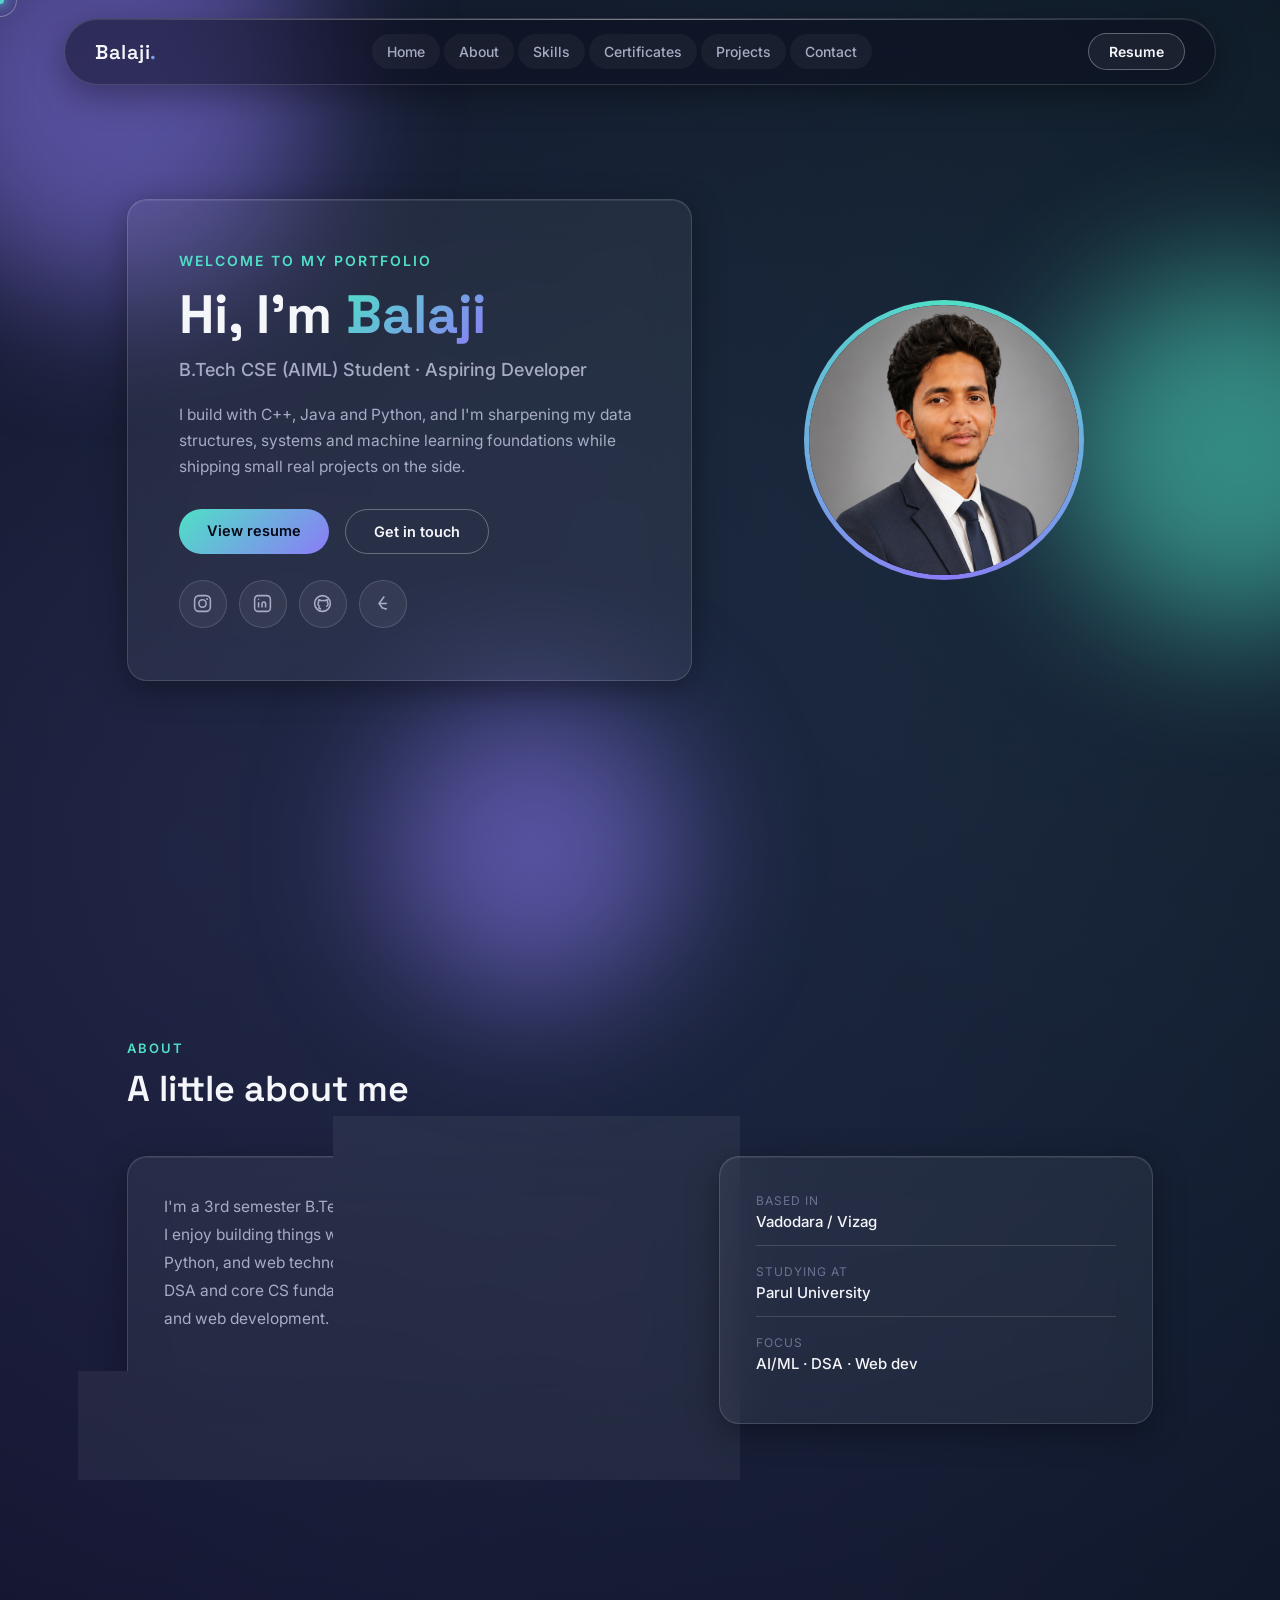
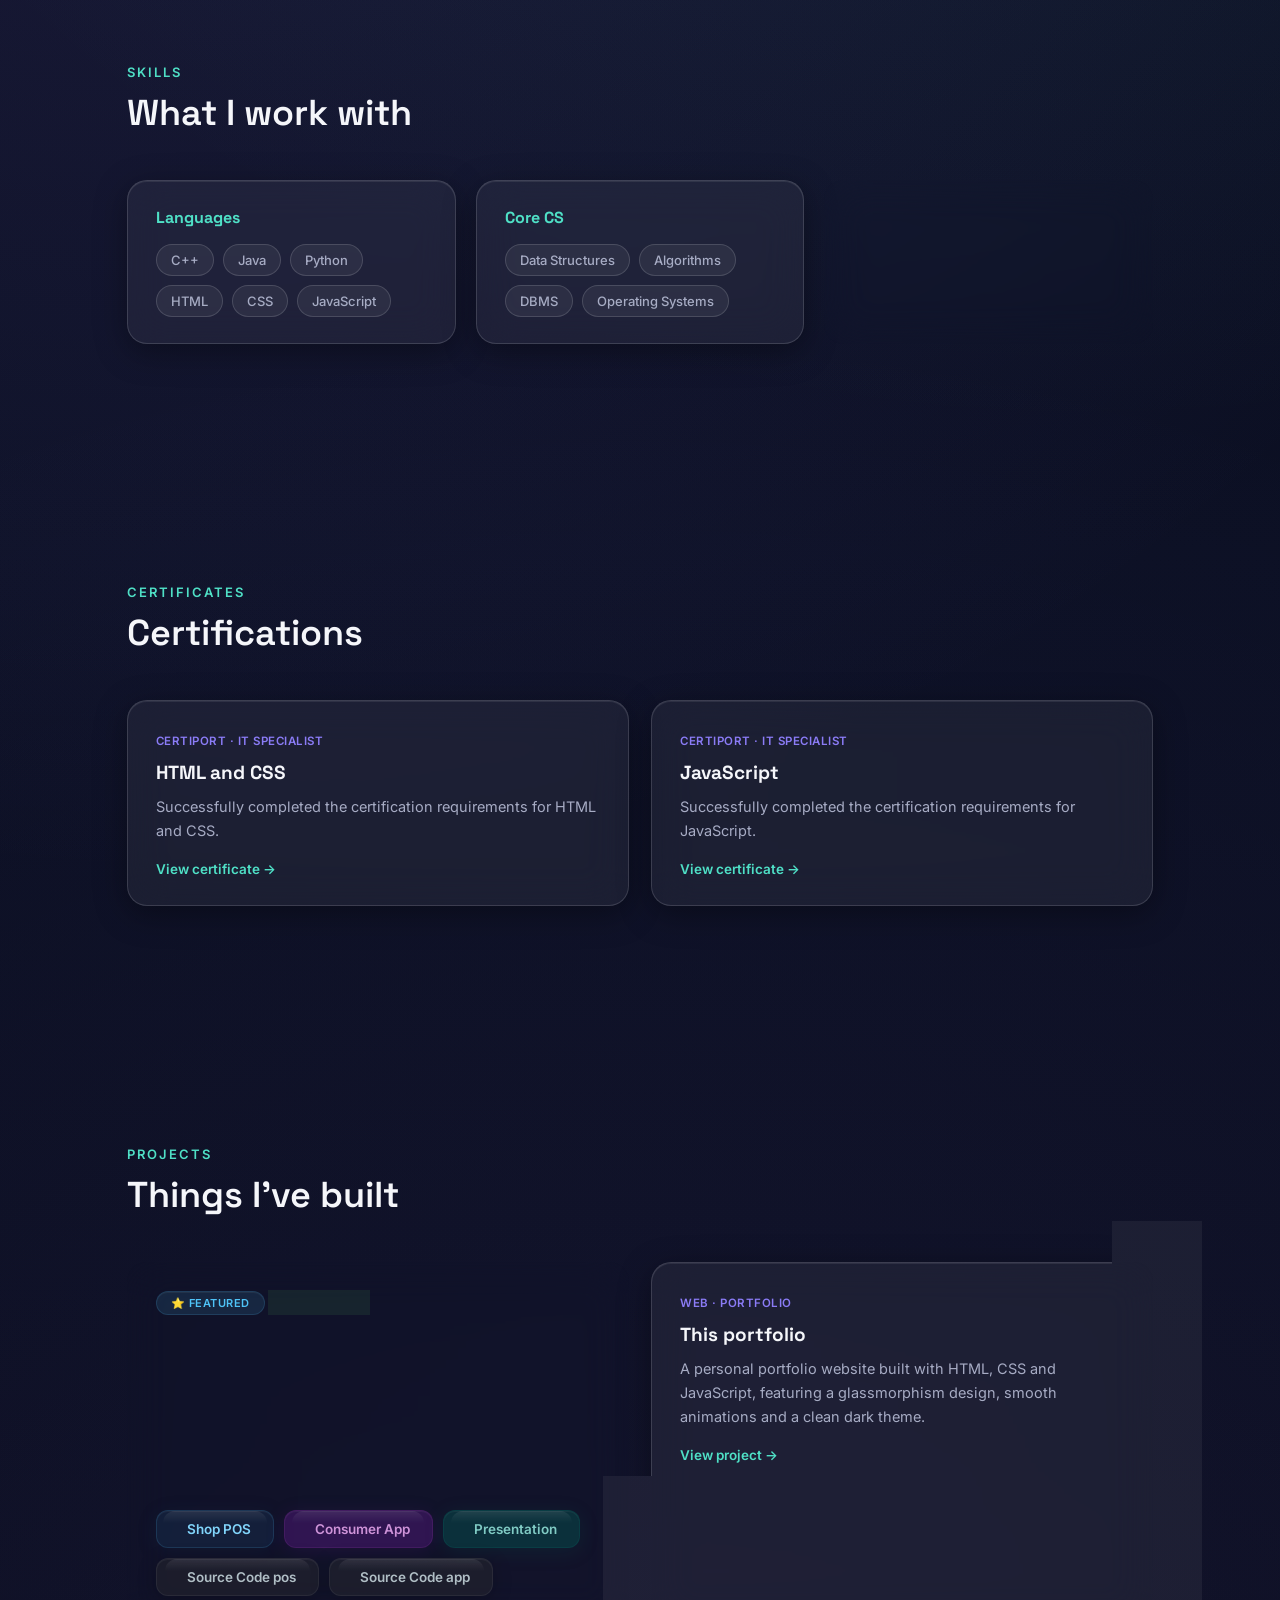
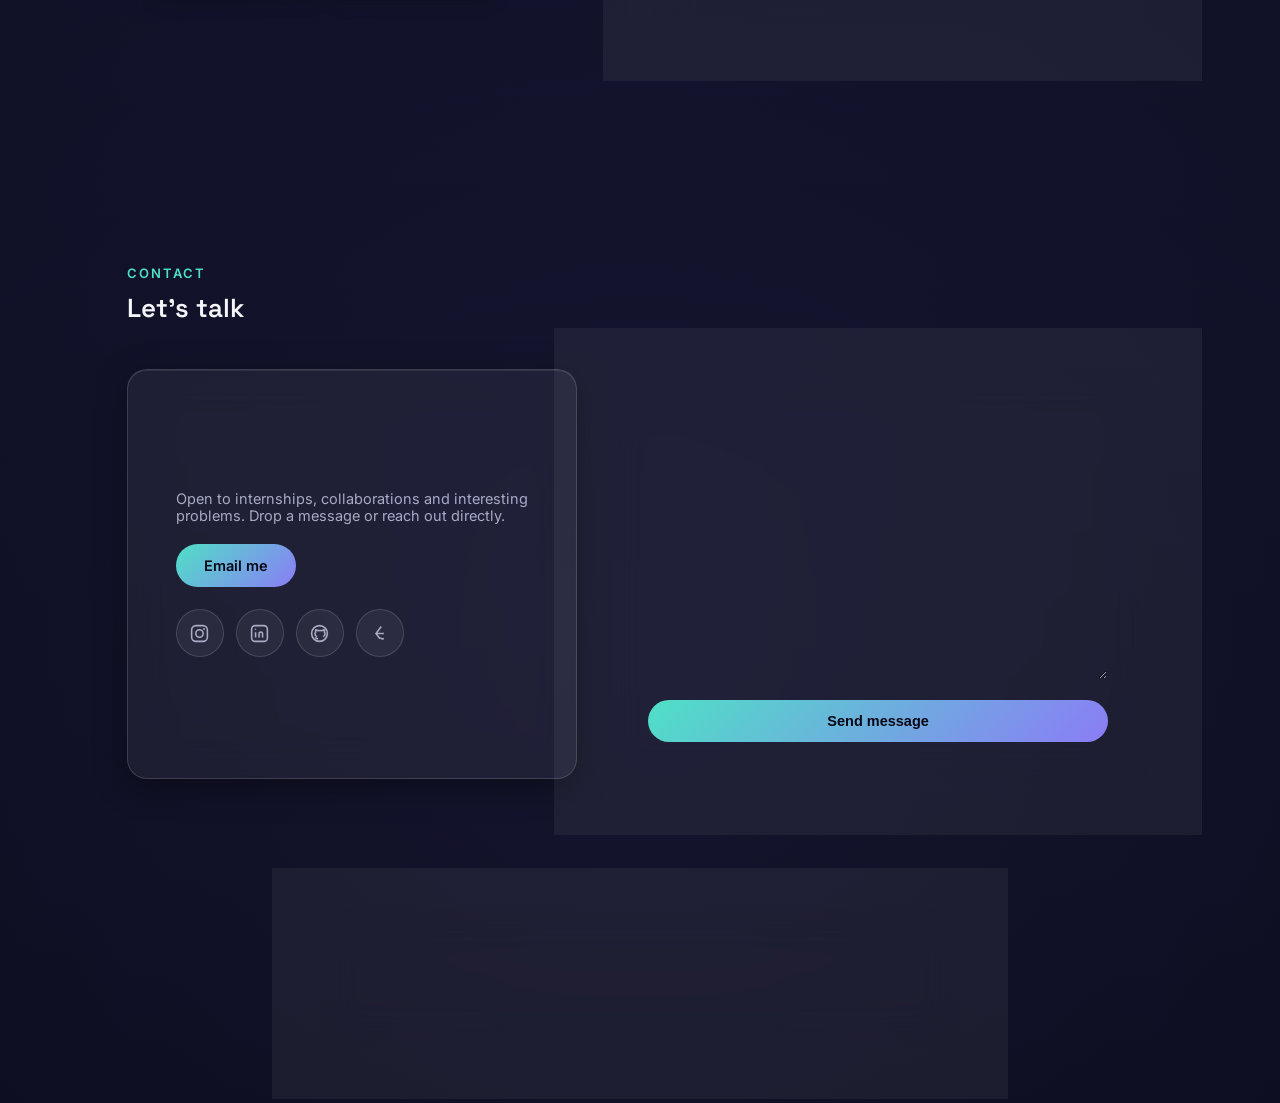
==== commit 3c8b0524: "Change email link to JavaScript button" ====
--- a/index.html
+++ b/index.html
@@ -226,7 +226,7 @@
   <div class="contact-grid">
     <div class="glass contact-info reveal">
       <p>Open to internships, collaborations and interesting problems. Drop a message or reach out directly.</p>
-      <a href="mailto:balajipanchireddy@gmail.com" class="btn-primary" style="margin-bottom:22px;display:inline-block;width:fit-content;">Email me</a>
+    <a href="javascript:void(0)" id="email-me-btn" class="btn-primary" style="margin-bottom:22px;display:inline-block;width:fit-content;">Email me</a>
       <div class="social-row">
         <a class="social-btn" href="https://www.instagram.com/_balajii.25_/" aria-label="Instagram"><svg viewBox="0 0 24 24" fill="none" stroke="currentColor" stroke-width="1.8"><rect x="3" y="3" width="18" height="18" rx="5"/><circle cx="12" cy="12" r="4.2"/><circle cx="17.2" cy="6.8" r="1.1" fill="currentColor" stroke="none"/></svg></a>
         <a class="social-btn" href="https://www.linkedin.com/in/balaji-panchireddy-8a131437a/" aria-label="LinkedIn"><svg viewBox="0 0 24 24" fill="none" stroke="currentColor" stroke-width="1.8"><rect x="3" y="3" width="18" height="18" rx="4"/><line x1="7.5" y1="10.5" x2="7.5" y2="16.5"/><circle cx="7.5" cy="7.2" r="0.9" fill="currentColor" stroke="none"/><path d="M11.5 16.5v-4c0-1.4 1-2.2 2.2-2.2 1.2 0 1.8.9 1.8 2.2v4"/></svg></a>
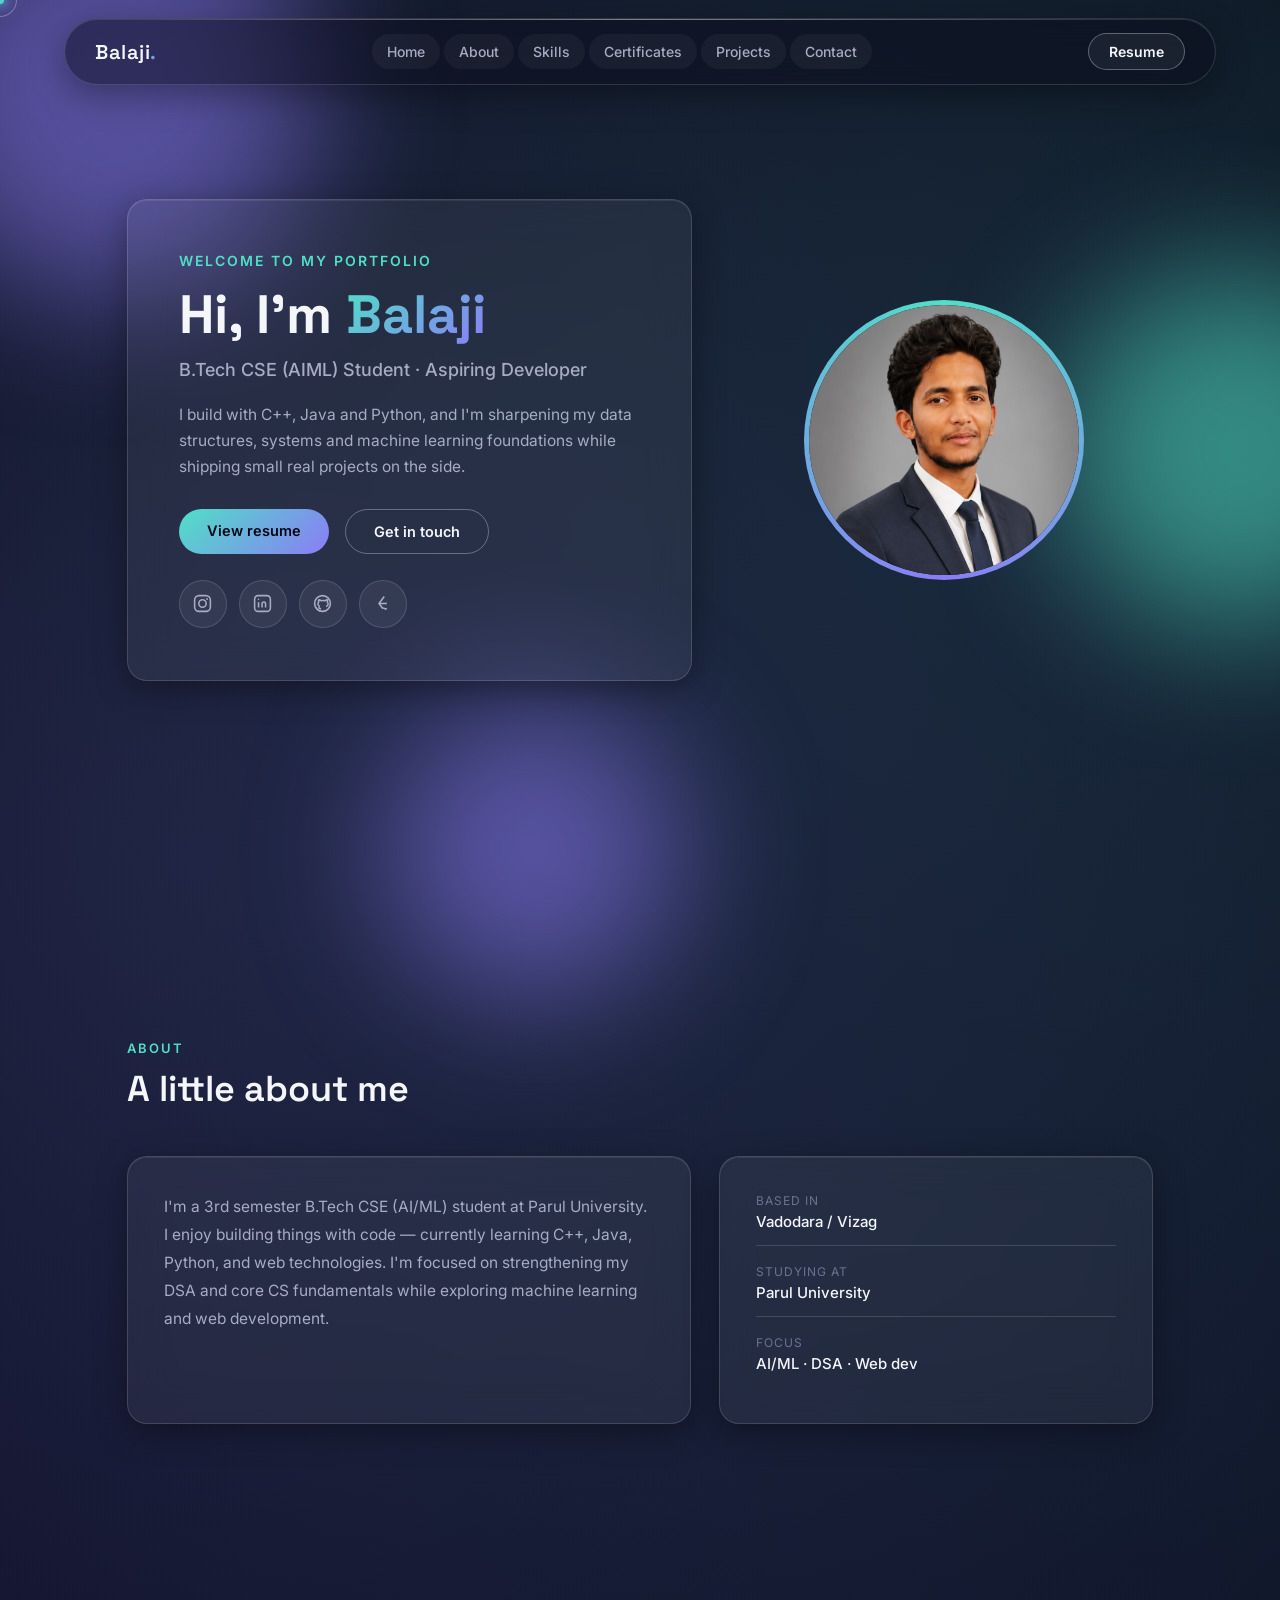
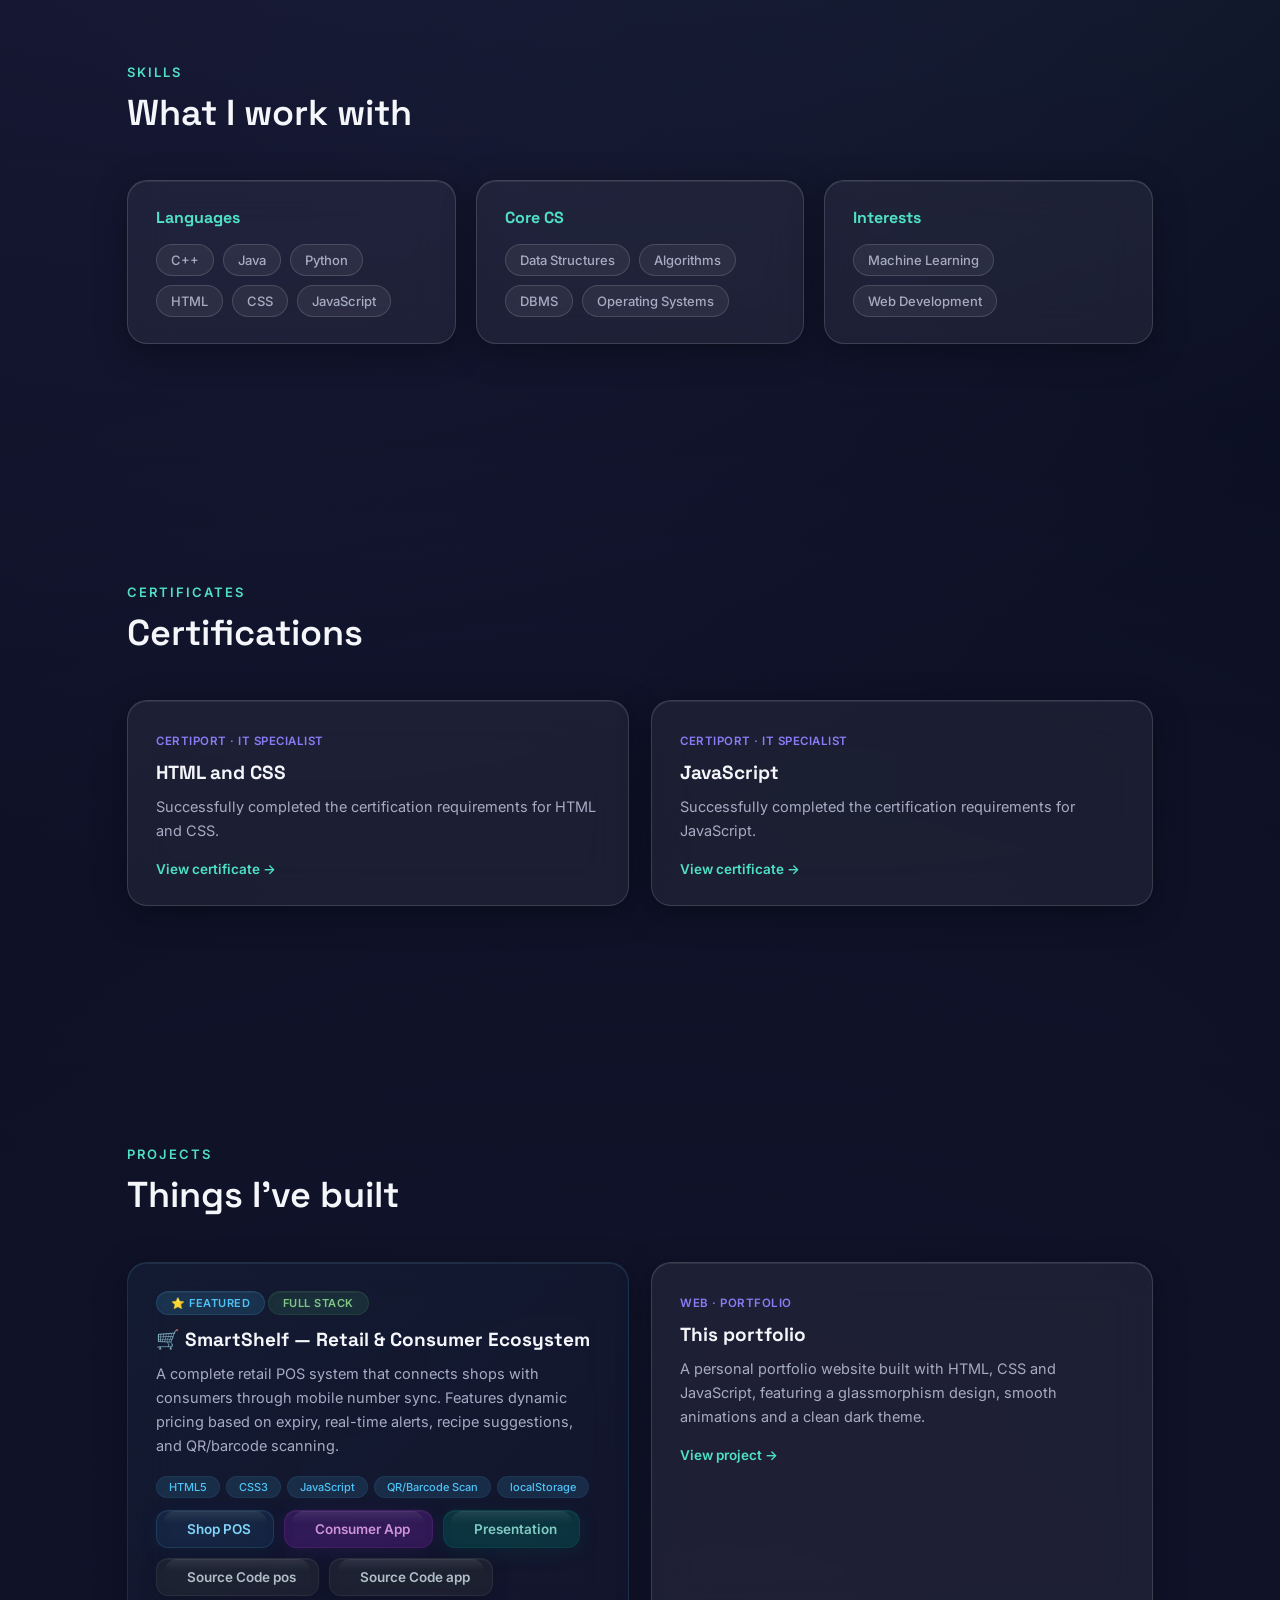
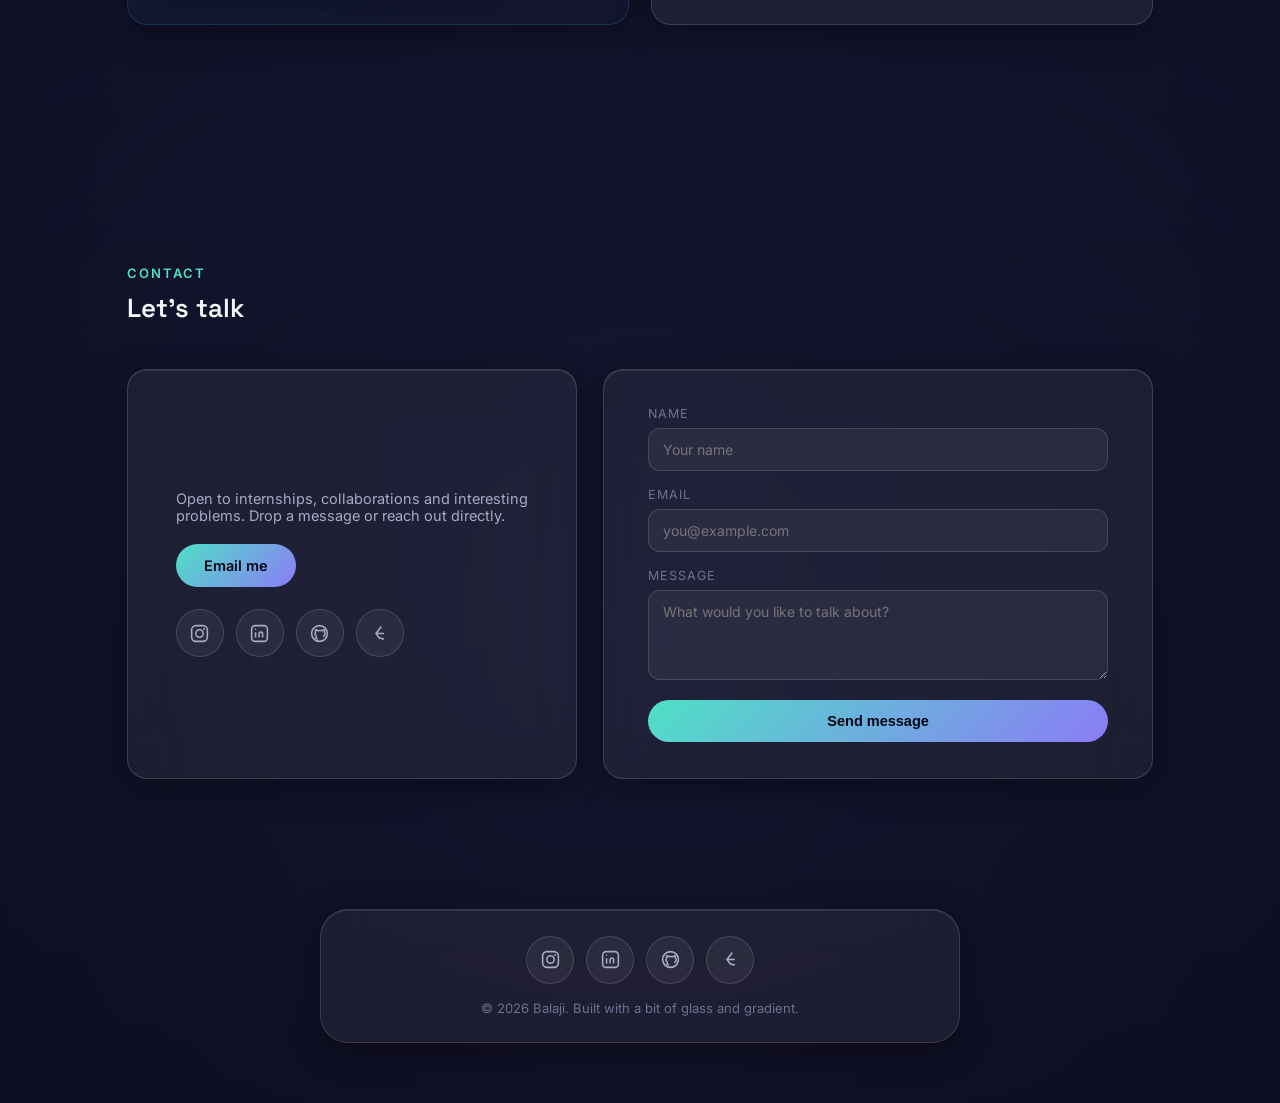
==== commit 003188ad: "Change email link to use mailto protocol" ====
--- a/index.html
+++ b/index.html
@@ -226,7 +226,7 @@
   <div class="contact-grid">
     <div class="glass contact-info reveal">
       <p>Open to internships, collaborations and interesting problems. Drop a message or reach out directly.</p>
-    <a href="javascript:void(0)" id="email-me-btn" class="btn-primary" style="margin-bottom:22px;display:inline-block;width:fit-content;">Email me</a>
+    <a href="mailto:balajipanchireddy@gmail.com?subject=Portfolio%20Inquiry" class="btn-primary" style="margin-bottom:22px;display:inline-block;width:fit-content;">Email me</a>
       <div class="social-row">
         <a class="social-btn" href="https://www.instagram.com/_balajii.25_/" aria-label="Instagram"><svg viewBox="0 0 24 24" fill="none" stroke="currentColor" stroke-width="1.8"><rect x="3" y="3" width="18" height="18" rx="5"/><circle cx="12" cy="12" r="4.2"/><circle cx="17.2" cy="6.8" r="1.1" fill="currentColor" stroke="none"/></svg></a>
         <a class="social-btn" href="https://www.linkedin.com/in/balaji-panchireddy-8a131437a/" aria-label="LinkedIn"><svg viewBox="0 0 24 24" fill="none" stroke="currentColor" stroke-width="1.8"><rect x="3" y="3" width="18" height="18" rx="4"/><line x1="7.5" y1="10.5" x2="7.5" y2="16.5"/><circle cx="7.5" cy="7.2" r="0.9" fill="currentColor" stroke="none"/><path d="M11.5 16.5v-4c0-1.4 1-2.2 2.2-2.2 1.2 0 1.8.9 1.8 2.2v4"/></svg></a>
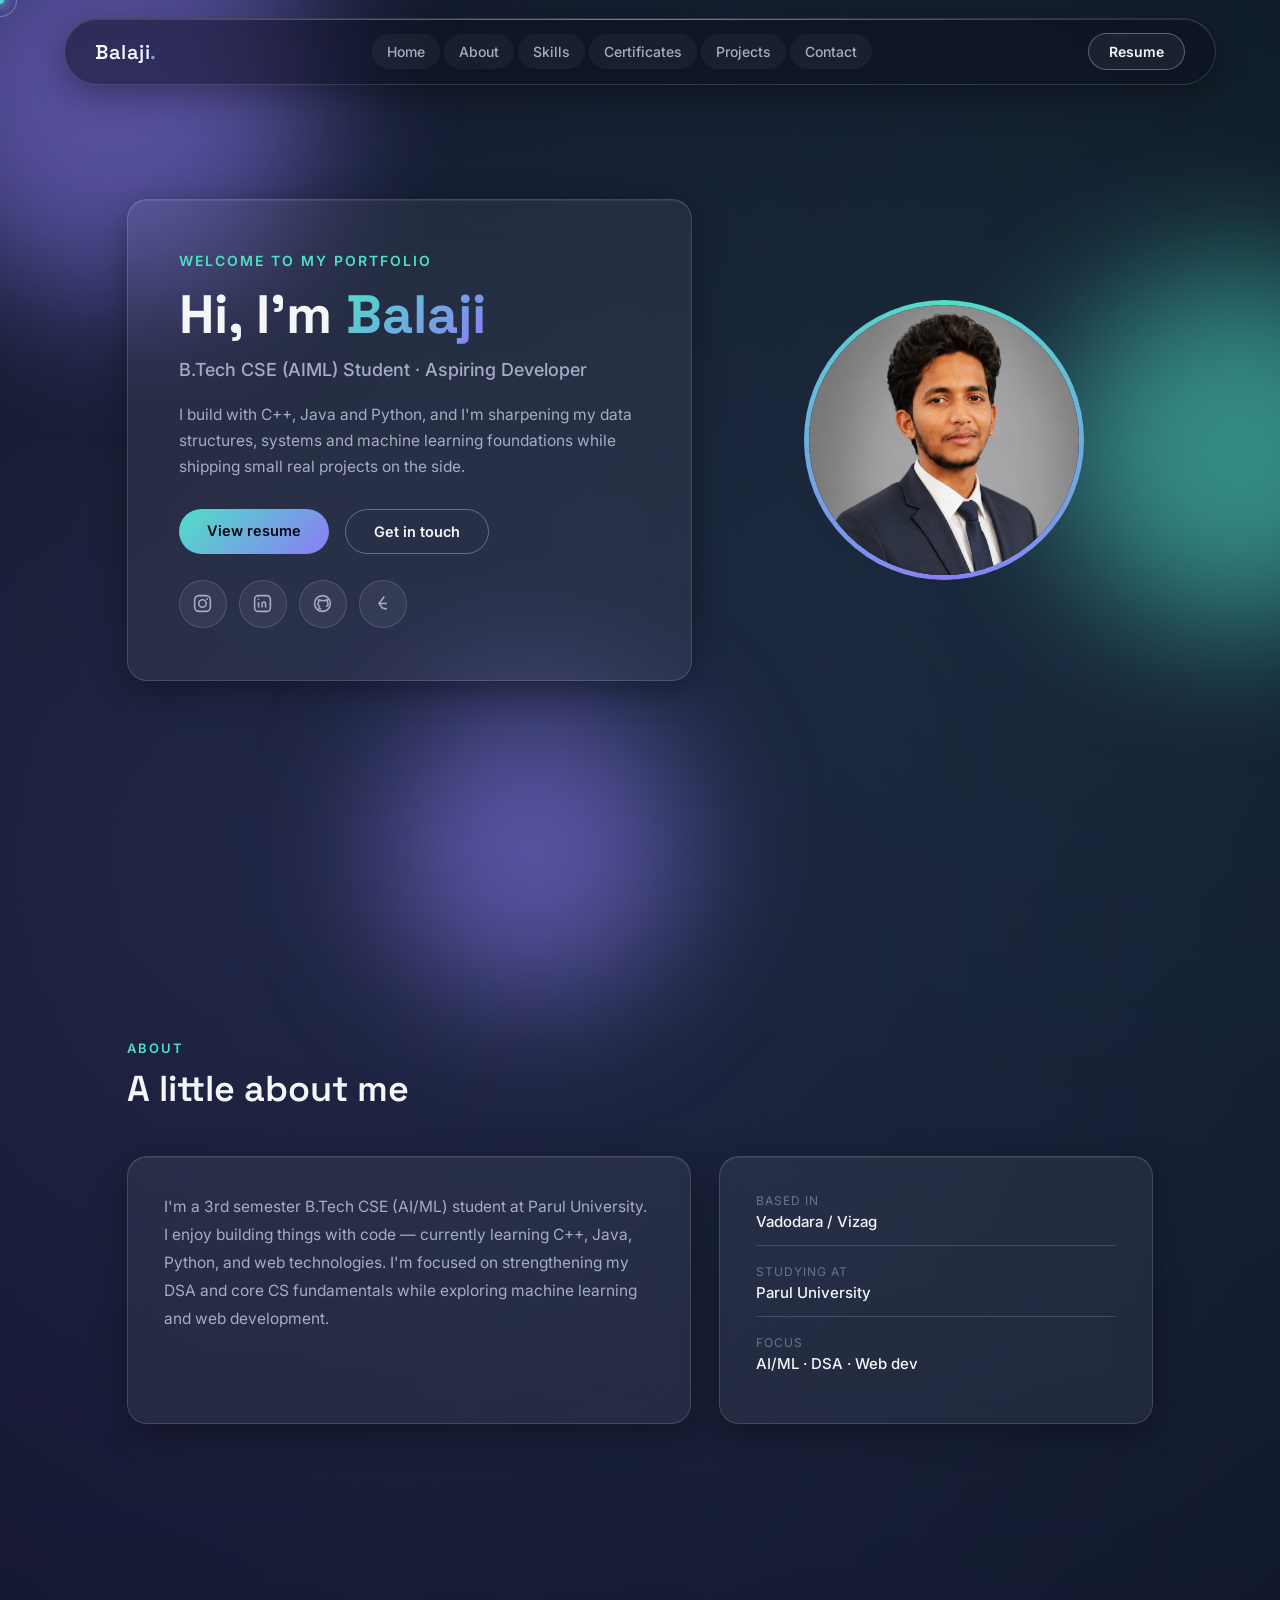
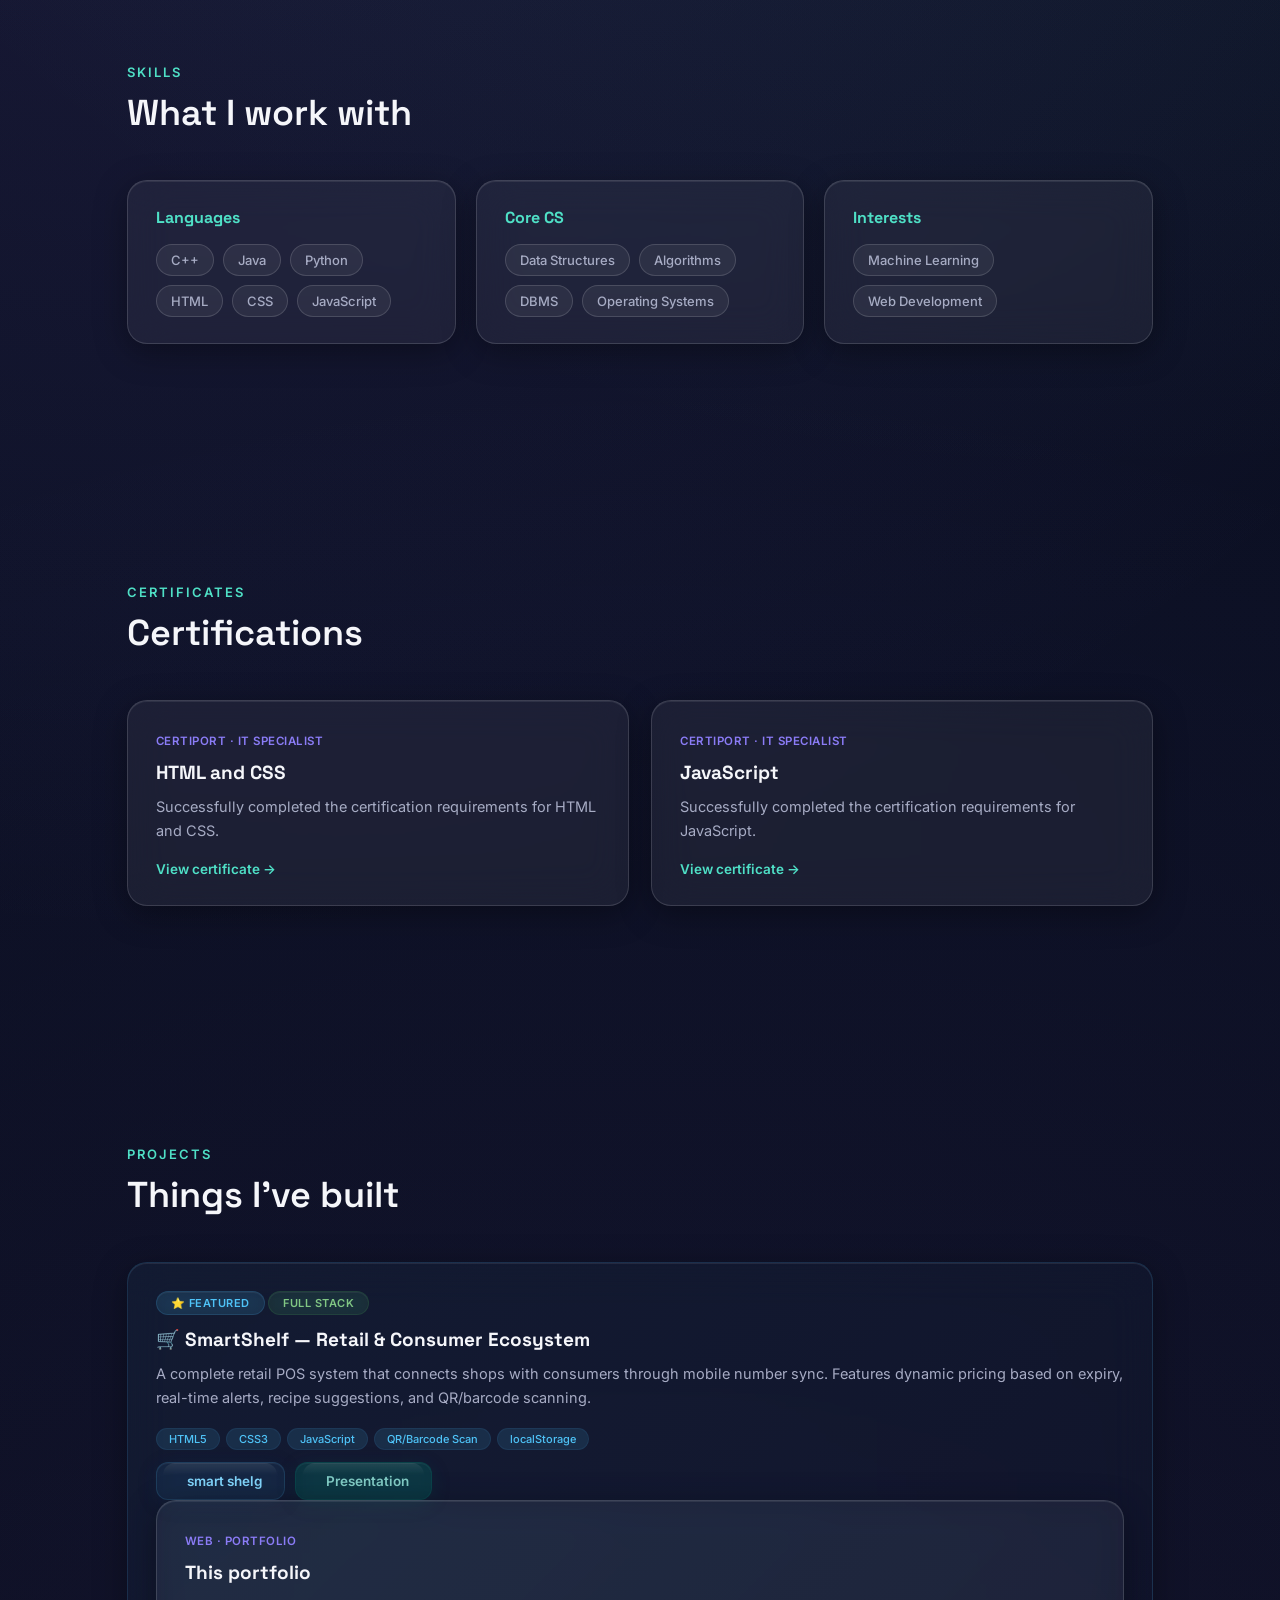
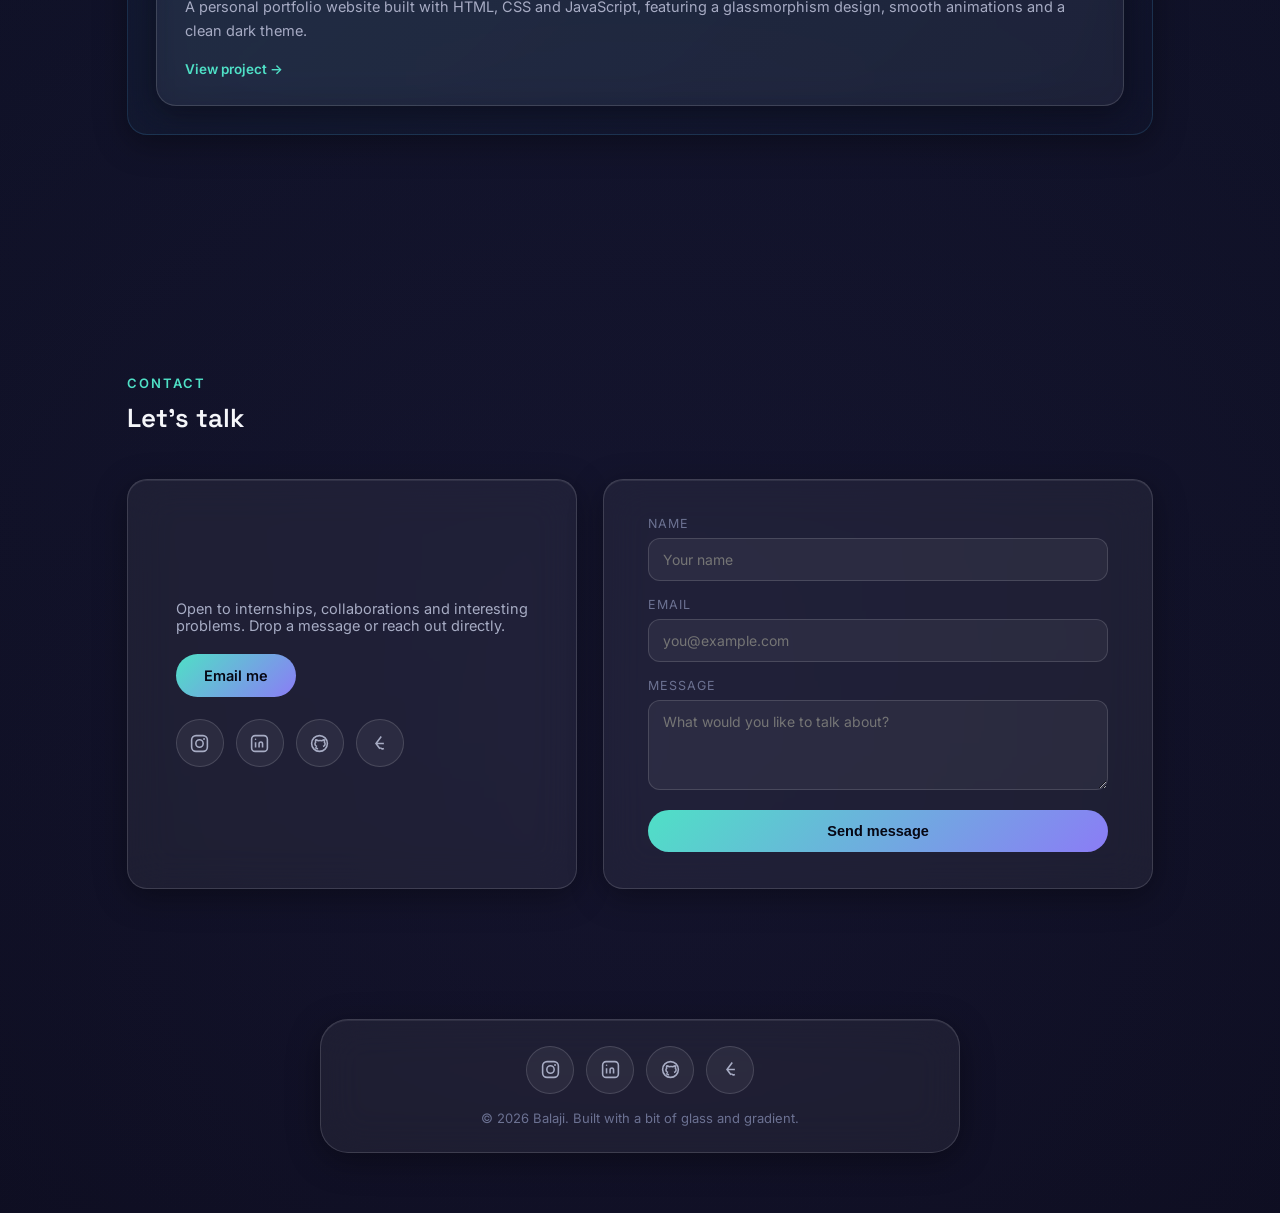
==== commit d57e2a4e: "Update project links in index.html" ====
--- a/index.html
+++ b/index.html
@@ -182,27 +182,16 @@
     </div>
     
     <div class="project-links">
-        <a href="https://balajipanchireddy-arch.github.io/smartmanagement/" target="_blank" class="glossy-link shop">
+        <a href="https://balajipanchireddy-arch.github.io/SmartShelf-Buildathon/" target="_blank" class="glossy-link shop">
             <span class="gloss-highlight"></span>
-            <i class="fas fa-store"></i> Shop POS
-        </a>
-        <a href="https://balajipanchireddy-arch.github.io/consumerapp/" target="_blank" class="glossy-link consumer">
-            <span class="gloss-highlight"></span>
-            <i class="fas fa-mobile-alt"></i> Consumer App
-        </a>
+            <i class="fas fa-store"></i> smart shelg
+        </a>
+        
         <a href="https://balajipanchireddy-arch.github.io/SmartManagementPresentation/" target="_blank" class="glossy-link presentation">
             <span class="gloss-highlight"></span>
             <i class="fas fa-file-powerpoint"></i> Presentation
         </a>
-        <a href="https://github.com/balajipanchireddy-arch/smartmanagement" target="_blank" class="glossy-link github">
-            <span class="gloss-highlight"></span>
-            <i class="fab fa-github"></i> Source Code pos
-        </a>
-      <a href="https://github.com/balajipanchireddy-arch/consumerapp" target="_blank" class="glossy-link github">
-            <span class="gloss-highlight"></span>
-            <i class="fab fa-github"></i> Source Code app
-      </a>
-    </div>
+       
 </div>
 
     <!-- ============================================================ -->
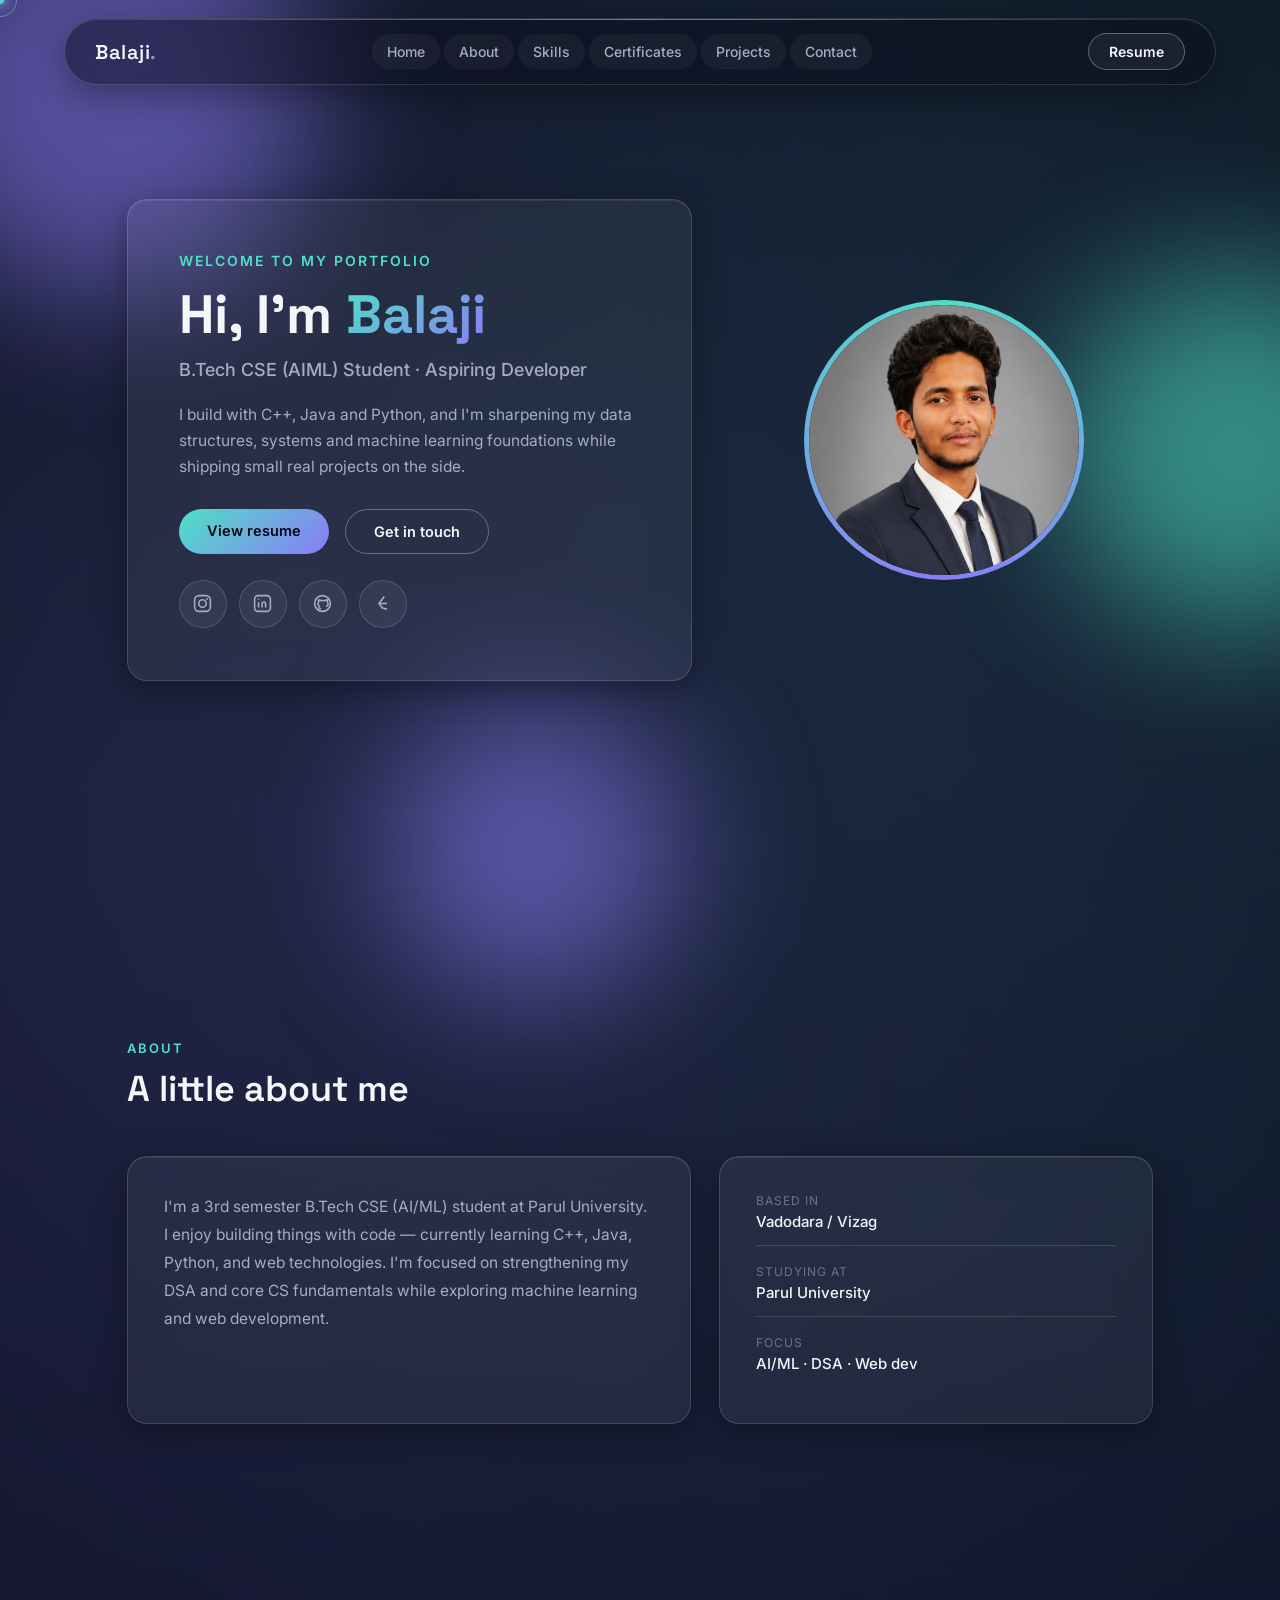
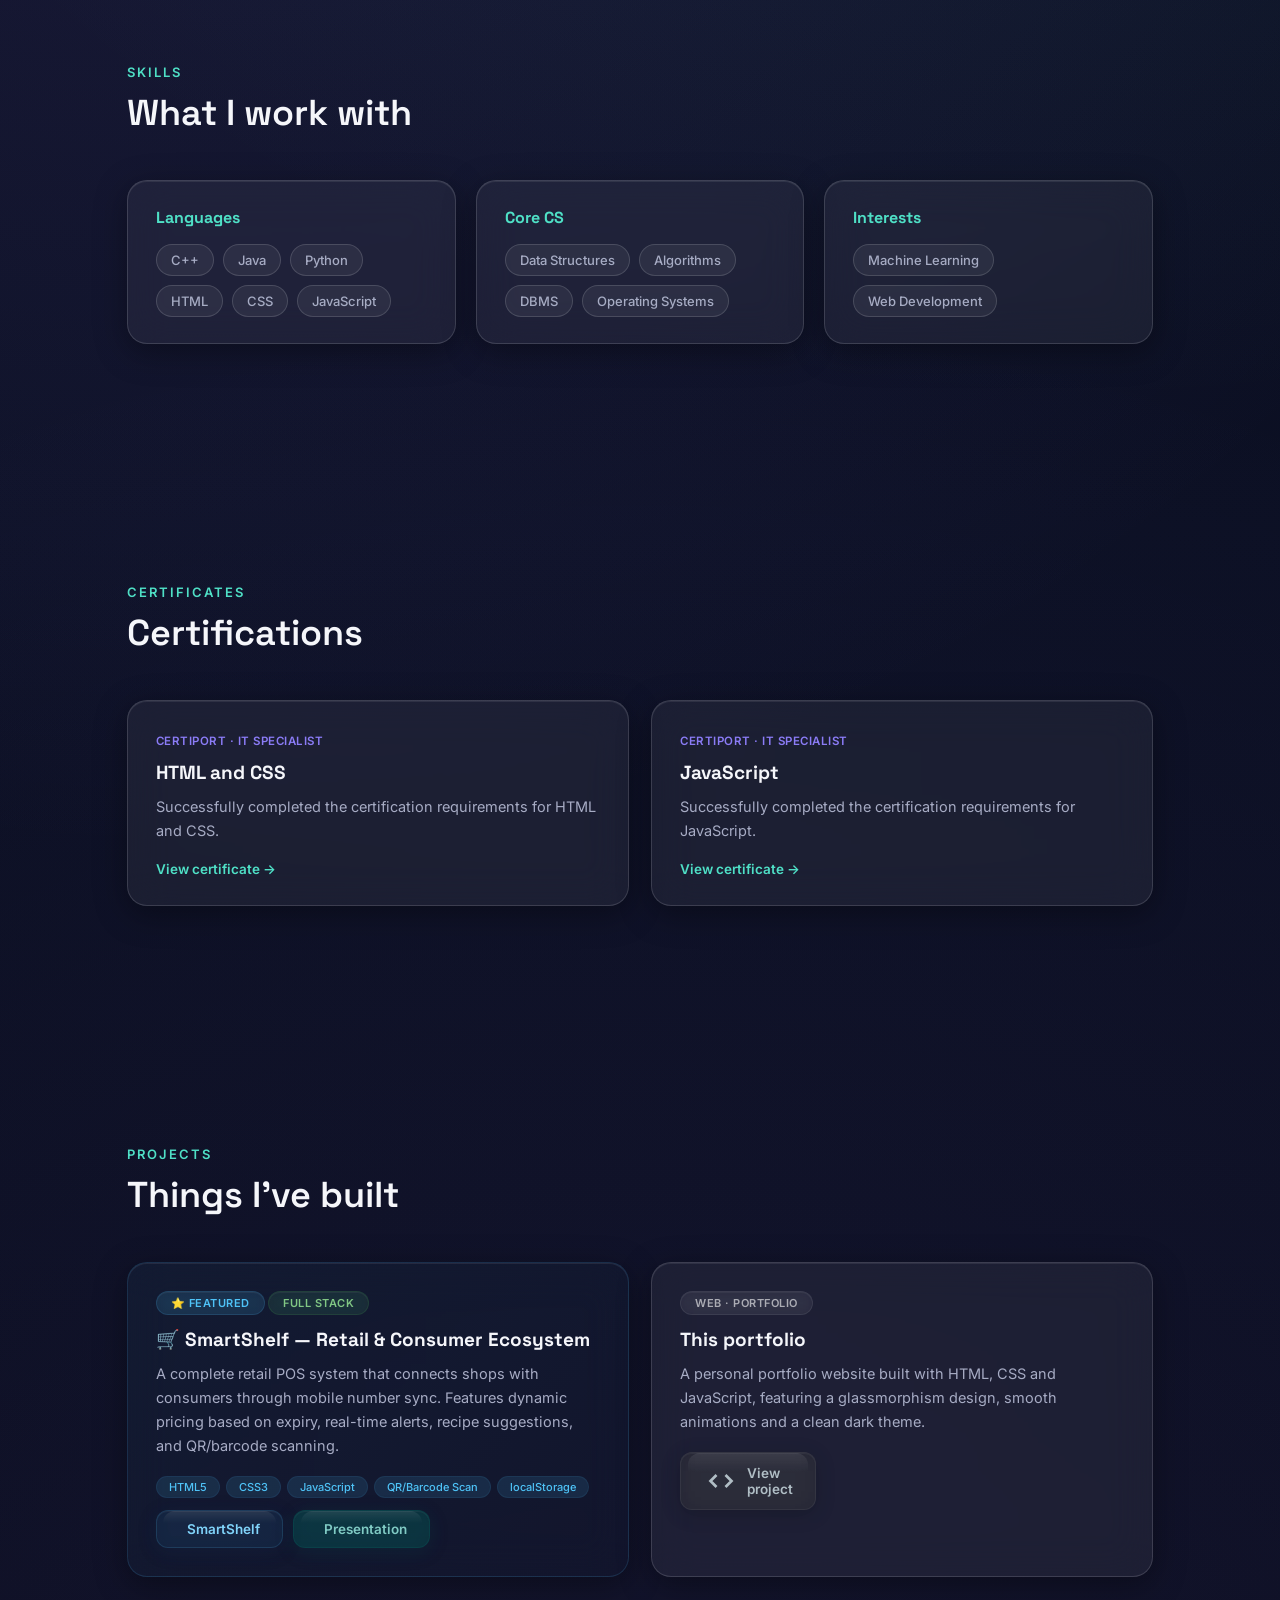
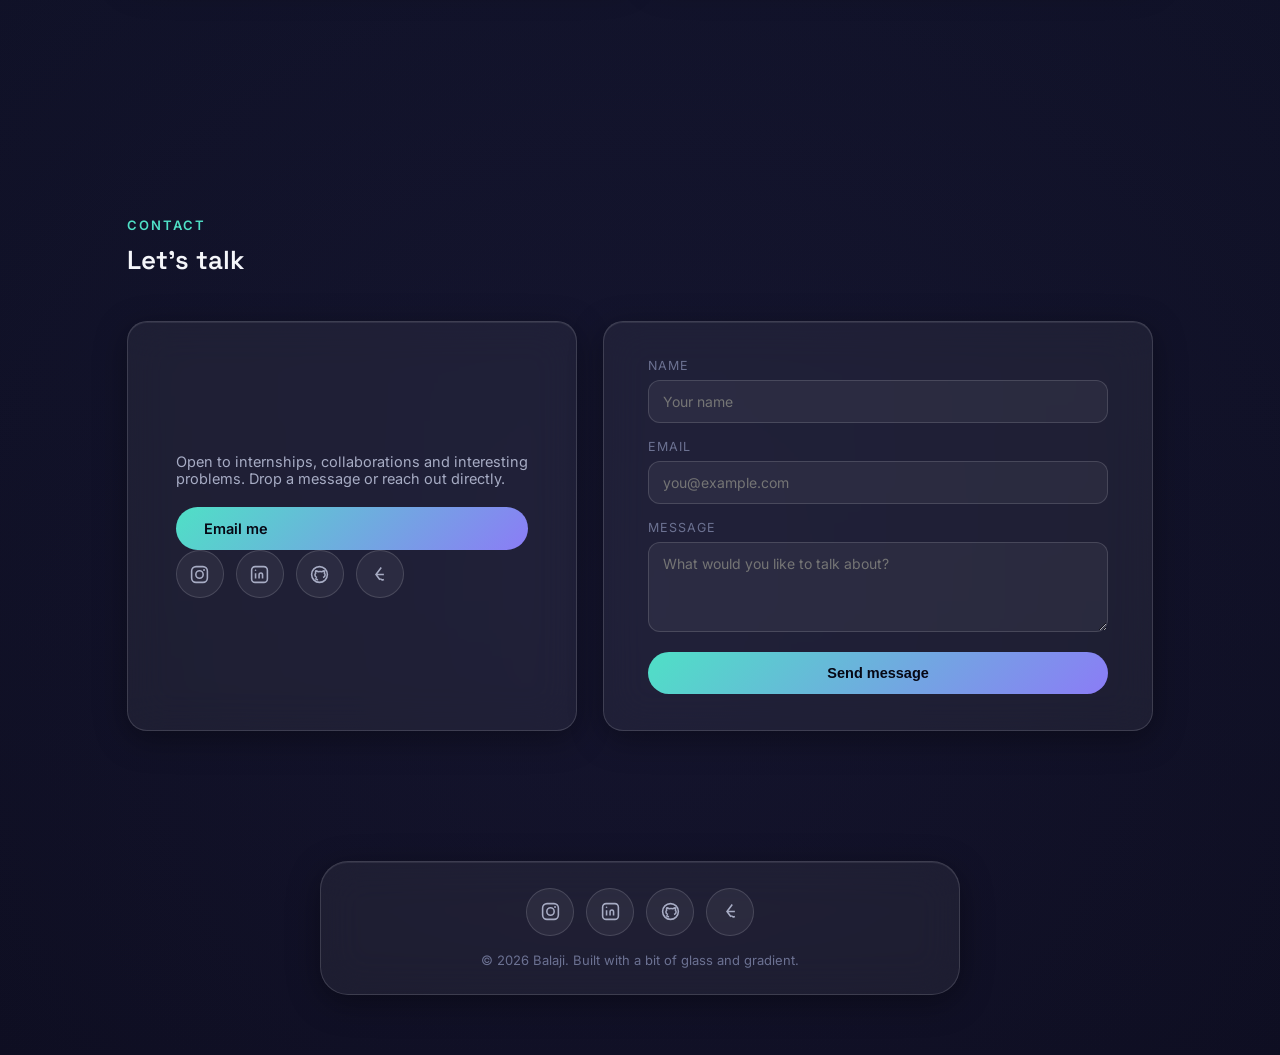
==== commit 87ba4bf6: "Refactor index.html for better structure and clarity Refactor HTML structure and improve accessibili" ====
--- a/index.html
+++ b/index.html
@@ -28,17 +28,21 @@
   <a href="resume.html" class="resume-btn">Resume</a>
 </nav>
 
+<!-- ==================== HERO ==================== -->
 <section class="hero" id="home">
   <div class="hero-grid">
+
     <div class="glass reveal in-view">
       <div class="eyebrow">Welcome to my portfolio</div>
       <h1>Hi, I'm <span>Balaji</span></h1>
       <div class="role">B.Tech CSE (AIML) Student &middot; Aspiring Developer</div>
       <p class="bio">I build with C++, Java and Python, and I'm sharpening my data structures, systems and machine learning foundations while shipping small real projects on the side.</p>
+
       <div class="cta-row">
         <a href="resume.html" class="btn-primary">View resume</a>
         <a href="#contact" class="btn-ghost">Get in touch</a>
       </div>
+
       <div class="social-row">
         <a class="social-btn" href="https://www.instagram.com/_balajii.25_/" aria-label="Instagram" title="Instagram">
           <svg viewBox="0 0 24 24" fill="none" stroke="currentColor" stroke-width="1.8"><rect x="3" y="3" width="18" height="18" rx="5"/><circle cx="12" cy="12" r="4.2"/><circle cx="17.2" cy="6.8" r="1.1" fill="currentColor" stroke="none"/></svg>
@@ -54,38 +58,33 @@
         </a>
       </div>
     </div>
+
     <div>
       <div class="avatar-wrap reveal in-view">
-  <div class="avatar-ring">
-    <div class="avatar-photo">
-      <img
-        src="balaji.png"
-        alt="Balaji"
-        width="280"
-        height="280"
-        loading="lazy"
-        decoding="async"
-      >
-    </div>
-  </div>
-  <p class="avatar-caption">&nbsp;</p>
-      </div>
-  </div>
-</section>
-
+        <div class="avatar-ring">
+          <div class="avatar-photo">
+            <img src="balaji.png" alt="Balaji" width="280" height="280" loading="lazy" decoding="async">
+          </div>
+        </div>
+        <p class="avatar-caption">&nbsp;</p>
+      </div>
+    </div>
+
+  </div>
+</section>
+
+<!-- ==================== ABOUT ==================== -->
 <section id="about">
   <div class="section-head reveal">
     <div class="section-eyebrow">About</div>
     <h2>A little about me</h2>
   </div>
+
   <div class="about-grid">
     <div class="glass about-text reveal">
-     <p>
-  I'm a 3rd semester B.Tech CSE (AI/ML) student at Parul University. 
-  I enjoy building things with code — currently learning C++, Java, Python, and web technologies. 
-  I'm focused on strengthening my DSA and core CS fundamentals while exploring machine learning and web development.
-     </p>
-    </div>
+      <p>I'm a 3rd semester B.Tech CSE (AI/ML) student at Parul University. I enjoy building things with code — currently learning C++, Java, Python, and web technologies. I'm focused on strengthening my DSA and core CS fundamentals while exploring machine learning and web development.</p>
+    </div>
+
     <div class="glass facts reveal">
       <div class="fact"><div class="k">Based in</div><div class="v">Vadodara / Vizag</div></div>
       <div class="fact"><div class="k">Studying at</div><div class="v">Parul University</div></div>
@@ -94,11 +93,13 @@
   </div>
 </section>
 
+<!-- ==================== SKILLS ==================== -->
 <section id="skills">
   <div class="section-head reveal">
     <div class="section-eyebrow">Skills</div>
     <h2>What I work with</h2>
   </div>
+
   <div class="skill-groups">
     <div class="glass reveal">
       <h3>Languages</h3>
@@ -111,6 +112,7 @@
         <span class="pill">JavaScript</span>
       </div>
     </div>
+
     <div class="glass reveal">
       <h3>Core CS</h3>
       <div class="pill-row">
@@ -120,6 +122,7 @@
         <span class="pill">Operating Systems</span>
       </div>
     </div>
+
     <div class="glass reveal">
       <h3>Interests</h3>
       <div class="pill-row">
@@ -130,92 +133,114 @@
   </div>
 </section>
 
+<!-- ==================== CERTIFICATES ==================== -->
 <section id="certificates">
   <div class="section-head reveal">
     <div class="section-eyebrow">Certificates</div>
     <h2>Certifications</h2>
   </div>
+
   <div class="project-grid">
     <div class="glass project-card reveal">
-      <div class="project-tag">Certiport · IT Specialist</div>
+      <div class="project-tag">Certiport &middot; IT Specialist</div>
       <h3>HTML and CSS</h3>
       <p>Successfully completed the certification requirements for HTML and CSS.</p>
       <div class="project-links">
-        <a href="HTML-CSS.pdf" target="_blank">View certificate →</a>
-      </div>
-    </div>
+        <a href="HTML-CSS.pdf" target="_blank" rel="noopener">View certificate →</a>
+      </div>
+    </div>
+
     <div class="glass project-card reveal">
-      <div class="project-tag">Certiport · IT Specialist</div>
+      <div class="project-tag">Certiport &middot; IT Specialist</div>
       <h3>JavaScript</h3>
       <p>Successfully completed the certification requirements for JavaScript.</p>
       <div class="project-links">
-        <a href="JavaScript.pdf" target="_blank">View certificate →</a>
-      </div>
-    </div>
-  </div>
-</section>
-
+        <a href="JavaScript.pdf" target="_blank" rel="noopener">View certificate →</a>
+      </div>
+    </div>
+  </div>
+</section>
+
+<!-- ==================== PROJECTS ==================== -->
 <section id="projects">
   <div class="section-head reveal">
     <div class="section-eyebrow">Projects</div>
     <h2>Things I've built</h2>
   </div>
+
   <div class="project-grid">
 
-   <!-- ============================================================ -->
-<!-- PROJECT: SMARTSHELF -->
-<!-- ============================================================ -->
-<div class="glass project-card reveal project-card-featured">
-    <div class="project-tag">
+    <!-- ---------- SmartShelf (Featured) ---------- -->
+    <article class="glass project-card project-card-featured reveal">
+      <div class="project-tag">
         <span class="glossy-badge primary">⭐ Featured</span>
         <span class="glossy-badge success">Full Stack</span>
-    </div>
-    <h3>🛒 SmartShelf — Retail & Consumer Ecosystem</h3>
-    <p>A complete retail POS system that connects shops with consumers through mobile number sync. Features dynamic pricing based on expiry, real-time alerts, recipe suggestions, and QR/barcode scanning.</p>
-    
-    <div class="project-tech-stack">
+      </div>
+
+      <h3>🛒 SmartShelf — Retail &amp; Consumer Ecosystem</h3>
+      <p>A complete retail POS system that connects shops with consumers through mobile number sync. Features dynamic pricing based on expiry, real-time alerts, recipe suggestions, and QR/barcode scanning.</p>
+
+      <div class="project-tech-stack">
         <span class="tech-pill">HTML5</span>
         <span class="tech-pill">CSS3</span>
         <span class="tech-pill">JavaScript</span>
         <span class="tech-pill">QR/Barcode Scan</span>
         <span class="tech-pill">localStorage</span>
-    </div>
-    
-    <div class="project-links">
-        <a href="https://balajipanchireddy-arch.github.io/SmartShelf-Buildathon/" target="_blank" class="glossy-link shop">
-            <span class="gloss-highlight"></span>
-            <i class="fas fa-store"></i> smart shelg
-        </a>
-        
-        <a href="https://balajipanchireddy-arch.github.io/SmartManagementPresentation/" target="_blank" class="glossy-link presentation">
-            <span class="gloss-highlight"></span>
-            <i class="fas fa-file-powerpoint"></i> Presentation
-        </a>
-       
-</div>
-
-    <!-- ============================================================ -->
-    <!-- PROJECT 2: THIS PORTFOLIO -->
-    <!-- ============================================================ -->
-    <div class="glass project-card reveal">
-      <div class="project-tag">Web · Portfolio</div>
+      </div>
+
+      <div class="project-links">
+        <a href="https://balajipanchireddy-arch.github.io/SmartShelf-Buildathon/"
+           target="_blank" rel="noopener" class="glossy-link shop">
+          <span class="gloss-highlight"></span>
+          <svg viewBox="0 0 24 24" fill="none" stroke="currentColor" stroke-width="1.8"><path d="M4 9h16l-1.3-4.5H5.3z"/><path d="M5 9v11h14V9"/><path d="M10 20v-5h4v5"/></svg>
+          SmartShelf
+        </a>
+
+        <a href="https://balajipanchireddy-arch.github.io/SmartManagementPresentation/"
+           target="_blank" rel="noopener" class="glossy-link presentation">
+          <span class="gloss-highlight"></span>
+          <svg viewBox="0 0 24 24" fill="none" stroke="currentColor" stroke-width="1.8"><rect x="3" y="4" width="18" height="12" rx="2"/><path d="M12 16v4M8 20h8"/></svg>
+          Presentation
+        </a>
+      </div>
+    </article>
+
+    <!-- ---------- This Portfolio ---------- -->
+    <article class="glass project-card reveal">
+      <div class="project-tag">
+        <span class="glossy-badge">Web &middot; Portfolio</span>
+      </div>
+
       <h3>This portfolio</h3>
       <p>A personal portfolio website built with HTML, CSS and JavaScript, featuring a glassmorphism design, smooth animations and a clean dark theme.</p>
-      <div class="project-links"><a href="#">View project →</a></div>
-    </div>
-
-  </div>
-</section>
-
+
+      <div class="project-links">
+        <a href="https://github.com/balajipanchireddy-arch"
+           target="_blank" rel="noopener" class="glossy-link github">
+          <span class="gloss-highlight"></span>
+          <svg viewBox="0 0 24 24" fill="none" stroke="currentColor" stroke-width="1.8"><path d="M9 8 5 12l4 4"/><path d="M15 8l4 4-4 4"/></svg>
+          View project
+        </a>
+      </div>
+    </article>
+
+  </div>
+</section>
+
+<!-- ==================== CONTACT ==================== -->
 <section class="contact" id="contact">
   <div class="section-head reveal">
     <div class="section-eyebrow">Contact</div>
     <h2>Let's talk</h2>
   </div>
+
   <div class="contact-grid">
     <div class="glass contact-info reveal">
       <p>Open to internships, collaborations and interesting problems. Drop a message or reach out directly.</p>
-    <a href="mailto:balajipanchireddy@gmail.com?subject=Portfolio%20Inquiry" class="btn-primary" style="margin-bottom:22px;display:inline-block;width:fit-content;">Email me</a>
+
+      <a href="mailto:balajipanchireddy@gmail.com?subject=Portfolio%20Inquiry"
+         class="btn-primary contact-email-btn">Email me</a>
+
       <div class="social-row">
         <a class="social-btn" href="https://www.instagram.com/_balajii.25_/" aria-label="Instagram"><svg viewBox="0 0 24 24" fill="none" stroke="currentColor" stroke-width="1.8"><rect x="3" y="3" width="18" height="18" rx="5"/><circle cx="12" cy="12" r="4.2"/><circle cx="17.2" cy="6.8" r="1.1" fill="currentColor" stroke="none"/></svg></a>
         <a class="social-btn" href="https://www.linkedin.com/in/balaji-panchireddy-8a131437a/" aria-label="LinkedIn"><svg viewBox="0 0 24 24" fill="none" stroke="currentColor" stroke-width="1.8"><rect x="3" y="3" width="18" height="18" rx="4"/><line x1="7.5" y1="10.5" x2="7.5" y2="16.5"/><circle cx="7.5" cy="7.2" r="0.9" fill="currentColor" stroke="none"/><path d="M11.5 16.5v-4c0-1.4 1-2.2 2.2-2.2 1.2 0 1.8.9 1.8 2.2v4"/></svg></a>
@@ -223,6 +248,7 @@
         <a class="social-btn" href="#" aria-label="LeetCode"><svg viewBox="0 0 24 24" fill="none" stroke="currentColor" stroke-width="1.8"><path d="M14 4 8 12l4.5 6"/><path d="M8 12h9"/><path d="M13 16.5c.6 1.4 2.4 2 4 1.3"/></svg></a>
       </div>
     </div>
+
     <form id="contact-form" class="glass contact-form reveal">
       <div class="form-row">
         <label for="cf-name">Name</label>
@@ -241,6 +267,7 @@
   </div>
 </section>
 
+<!-- ==================== FOOTER ==================== -->
 <footer>
   <div class="glass footer-bar">
     <div class="footer-social">
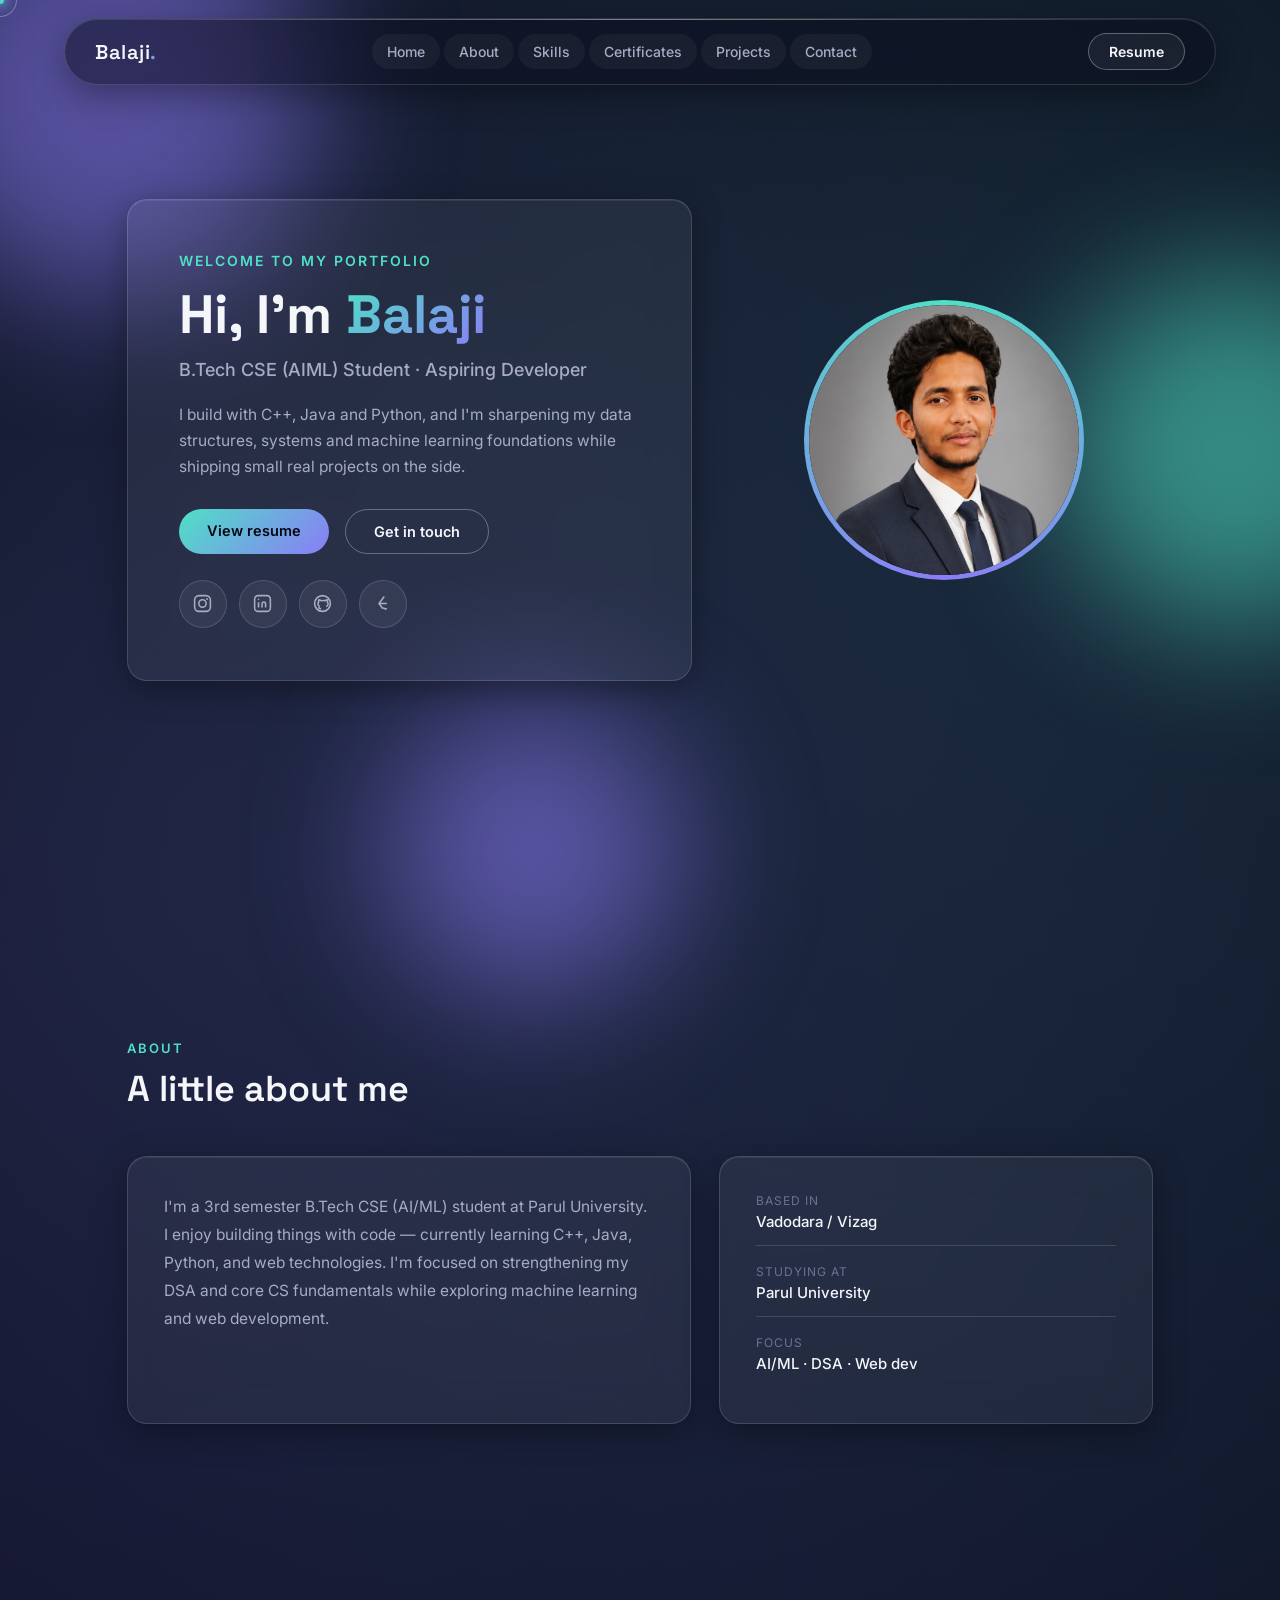
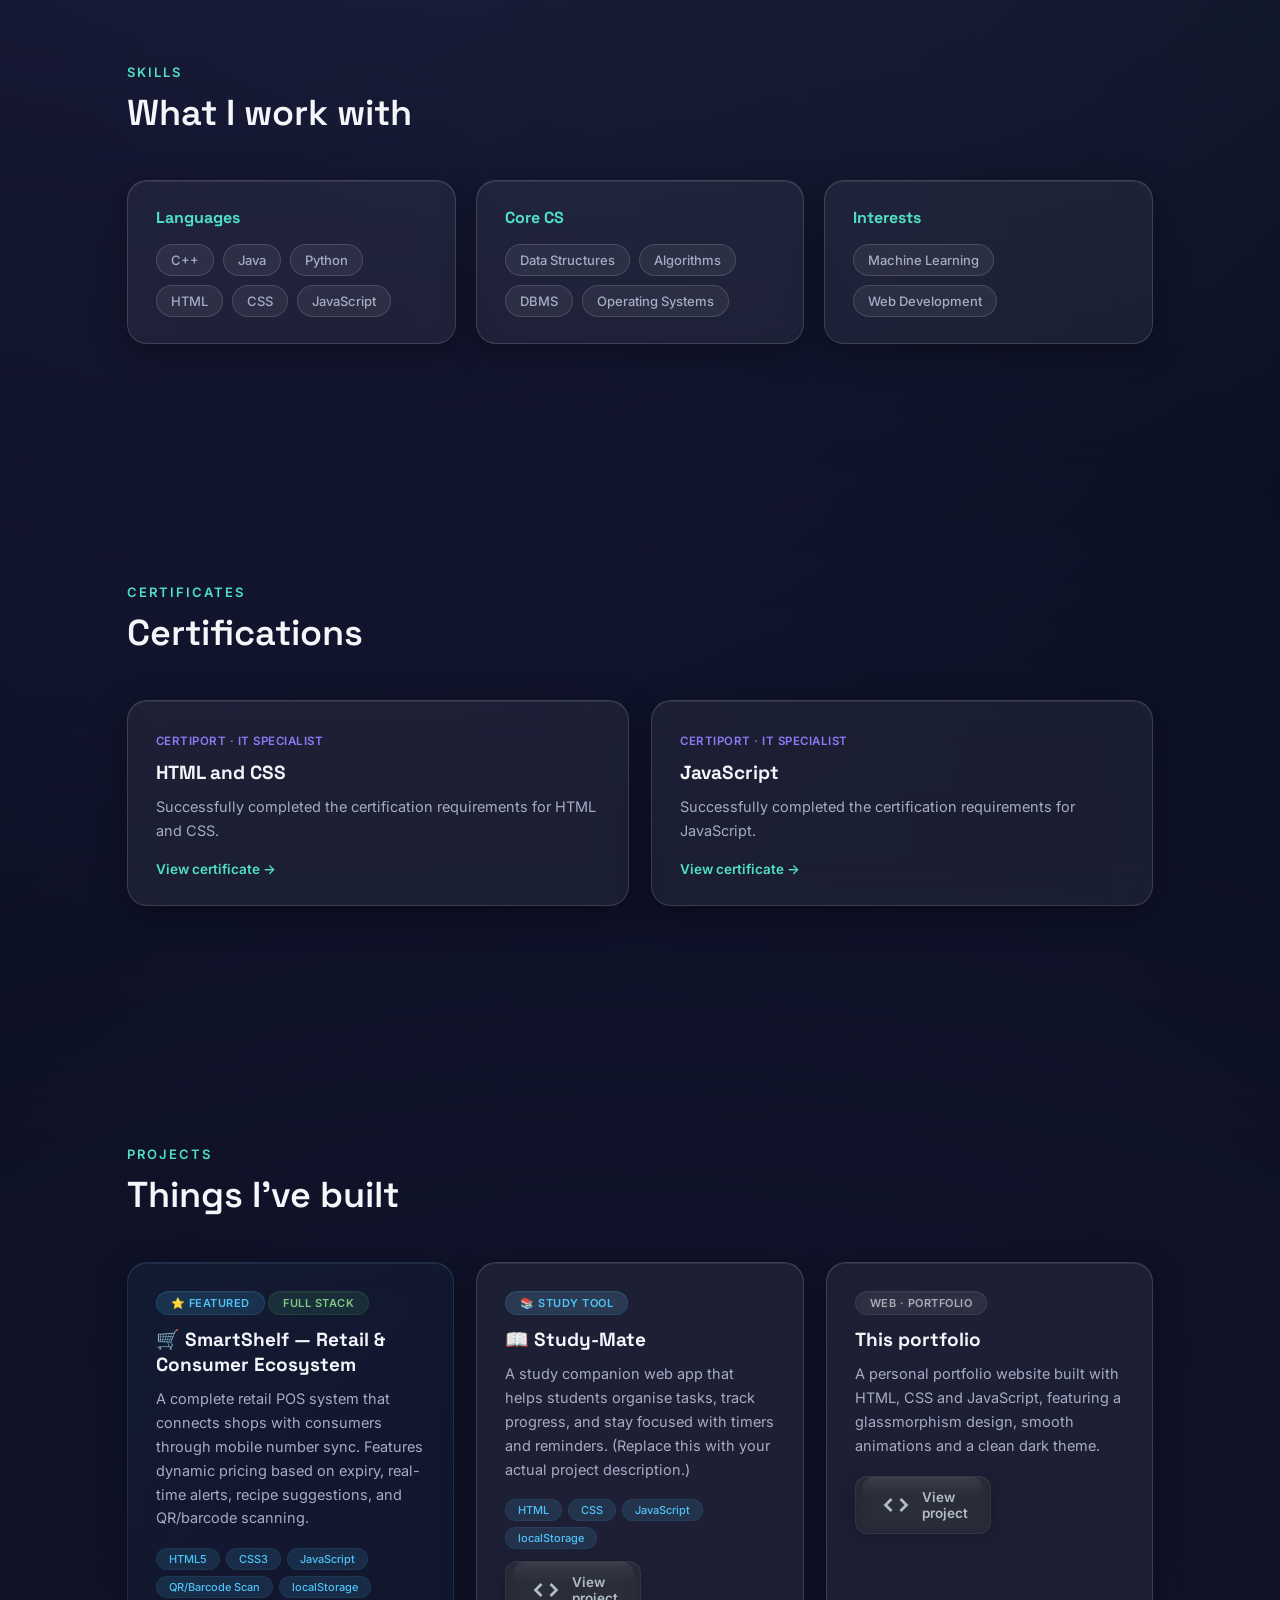
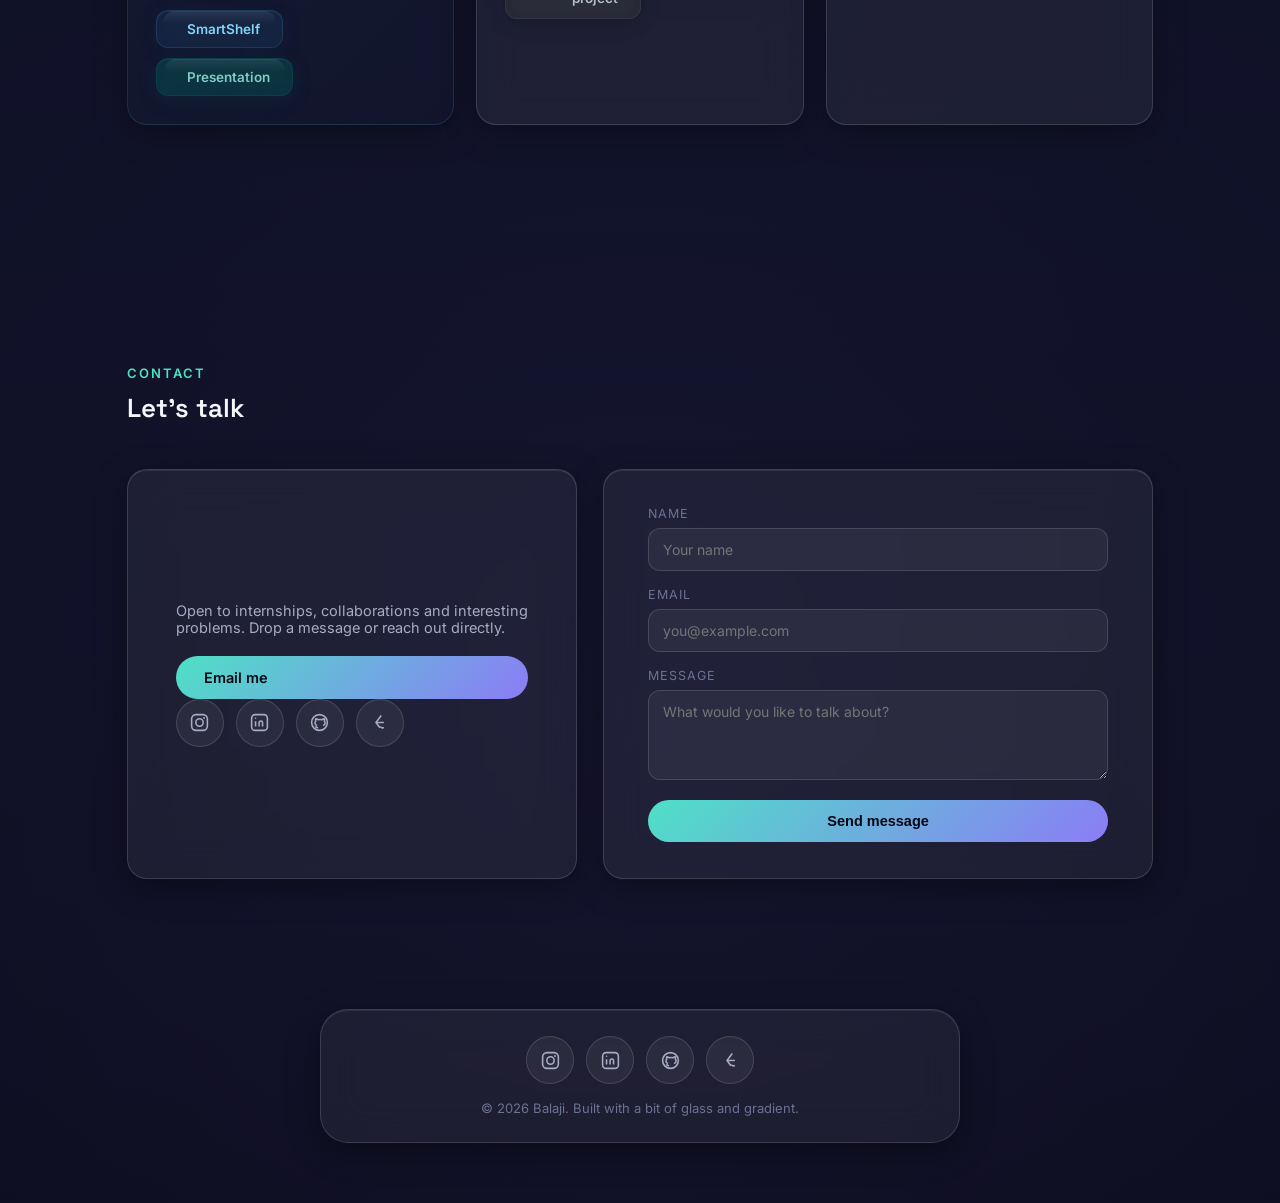
==== commit 764c69cf: "Add Study-Mate project card to index.html" ====
--- a/index.html
+++ b/index.html
@@ -205,6 +205,32 @@
       </div>
     </article>
 
+    <!-- ---------- Study-Mate (NEW) ---------- -->
+    <article class="glass project-card reveal">
+      <div class="project-tag">
+        <span class="glossy-badge primary">📚 Study Tool</span>
+      </div>
+
+      <h3>📖 Study-Mate</h3>
+      <p>A study companion web app that helps students organise tasks, track progress, and stay focused with timers and reminders. (Replace this with your actual project description.)</p>
+
+      <div class="project-tech-stack">
+        <span class="tech-pill">HTML</span>
+        <span class="tech-pill">CSS</span>
+        <span class="tech-pill">JavaScript</span>
+        <span class="tech-pill">localStorage</span>
+      </div>
+
+      <div class="project-links">
+        <!-- Update the href below with your real link -->
+        <a href="https://studymate-three-peach.vercel.app/student.html" target="_blank" rel="noopener" class="glossy-link github">
+          <span class="gloss-highlight"></span>
+          <svg viewBox="0 0 24 24" fill="none" stroke="currentColor" stroke-width="1.8"><path d="M9 8 5 12l4 4"/><path d="M15 8l4 4-4 4"/></svg>
+          View project
+        </a>
+      </div>
+    </article>
+
     <!-- ---------- This Portfolio ---------- -->
     <article class="glass project-card reveal">
       <div class="project-tag">
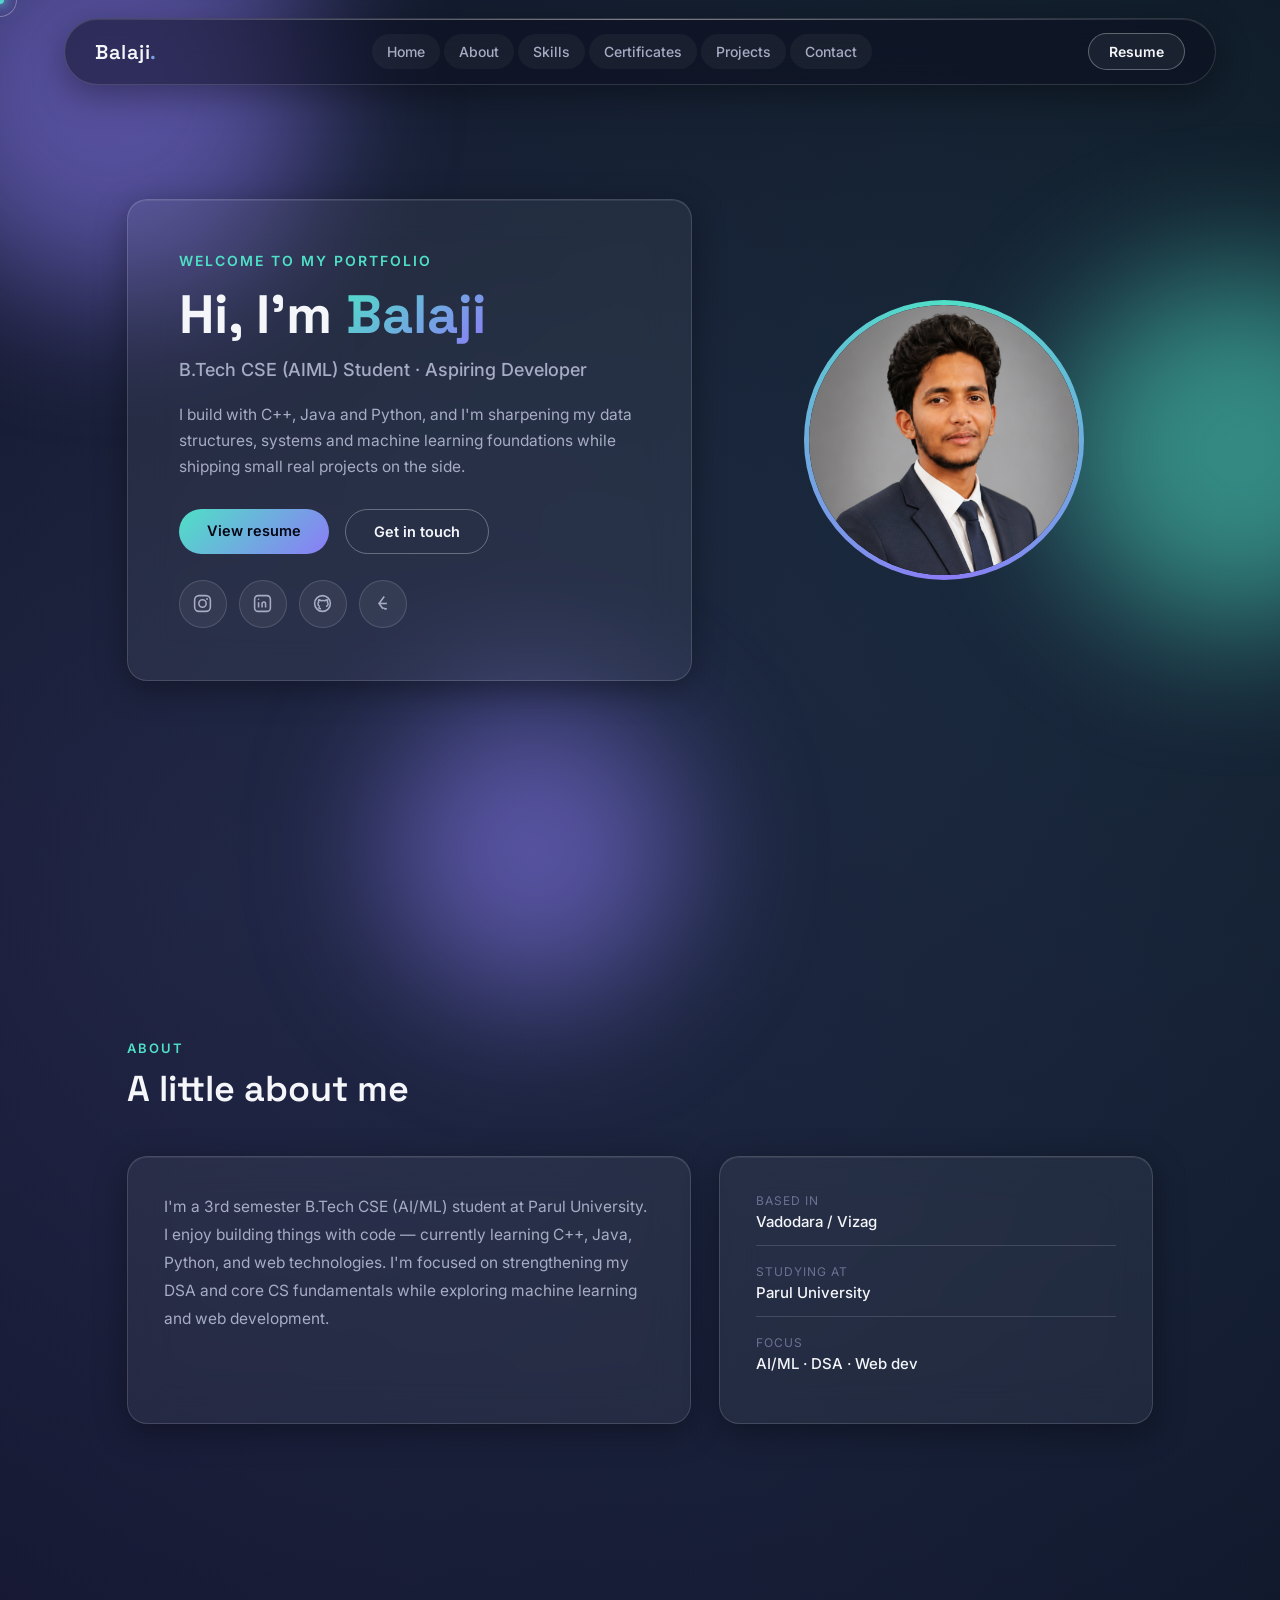
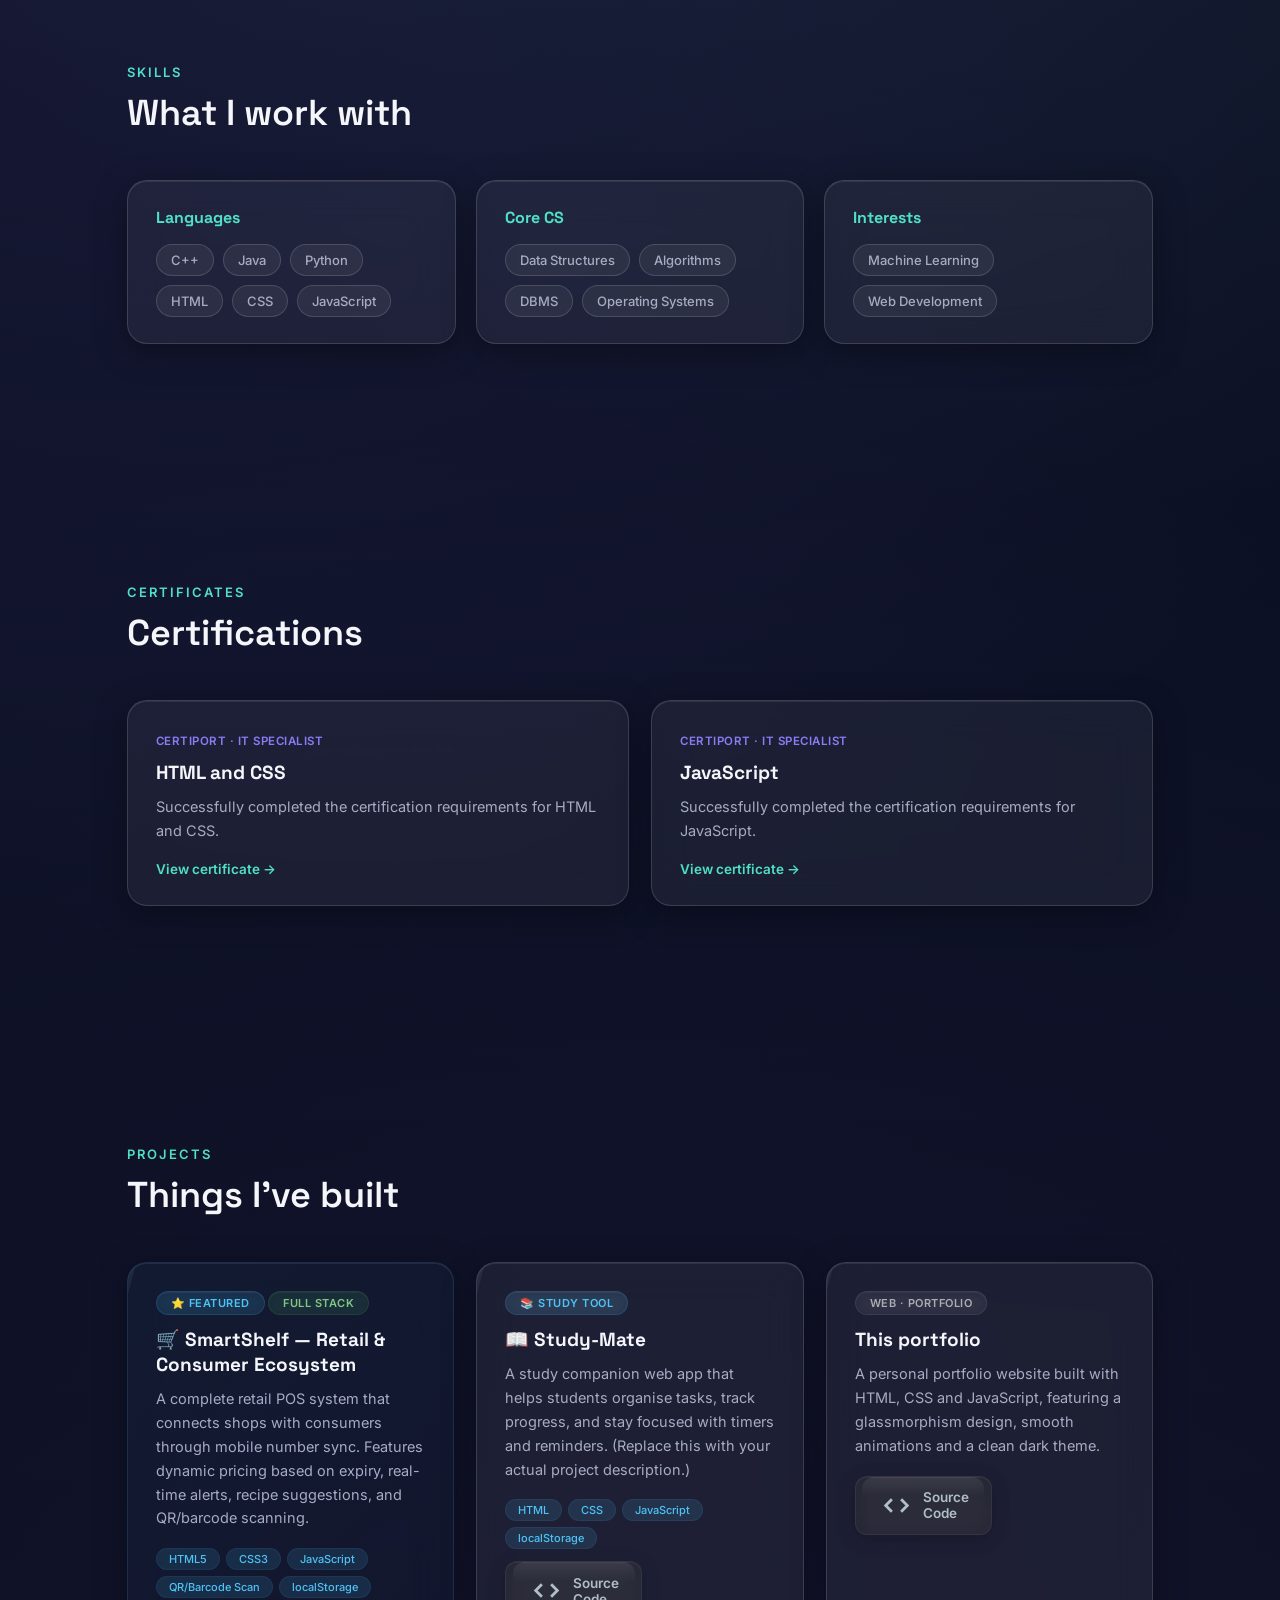
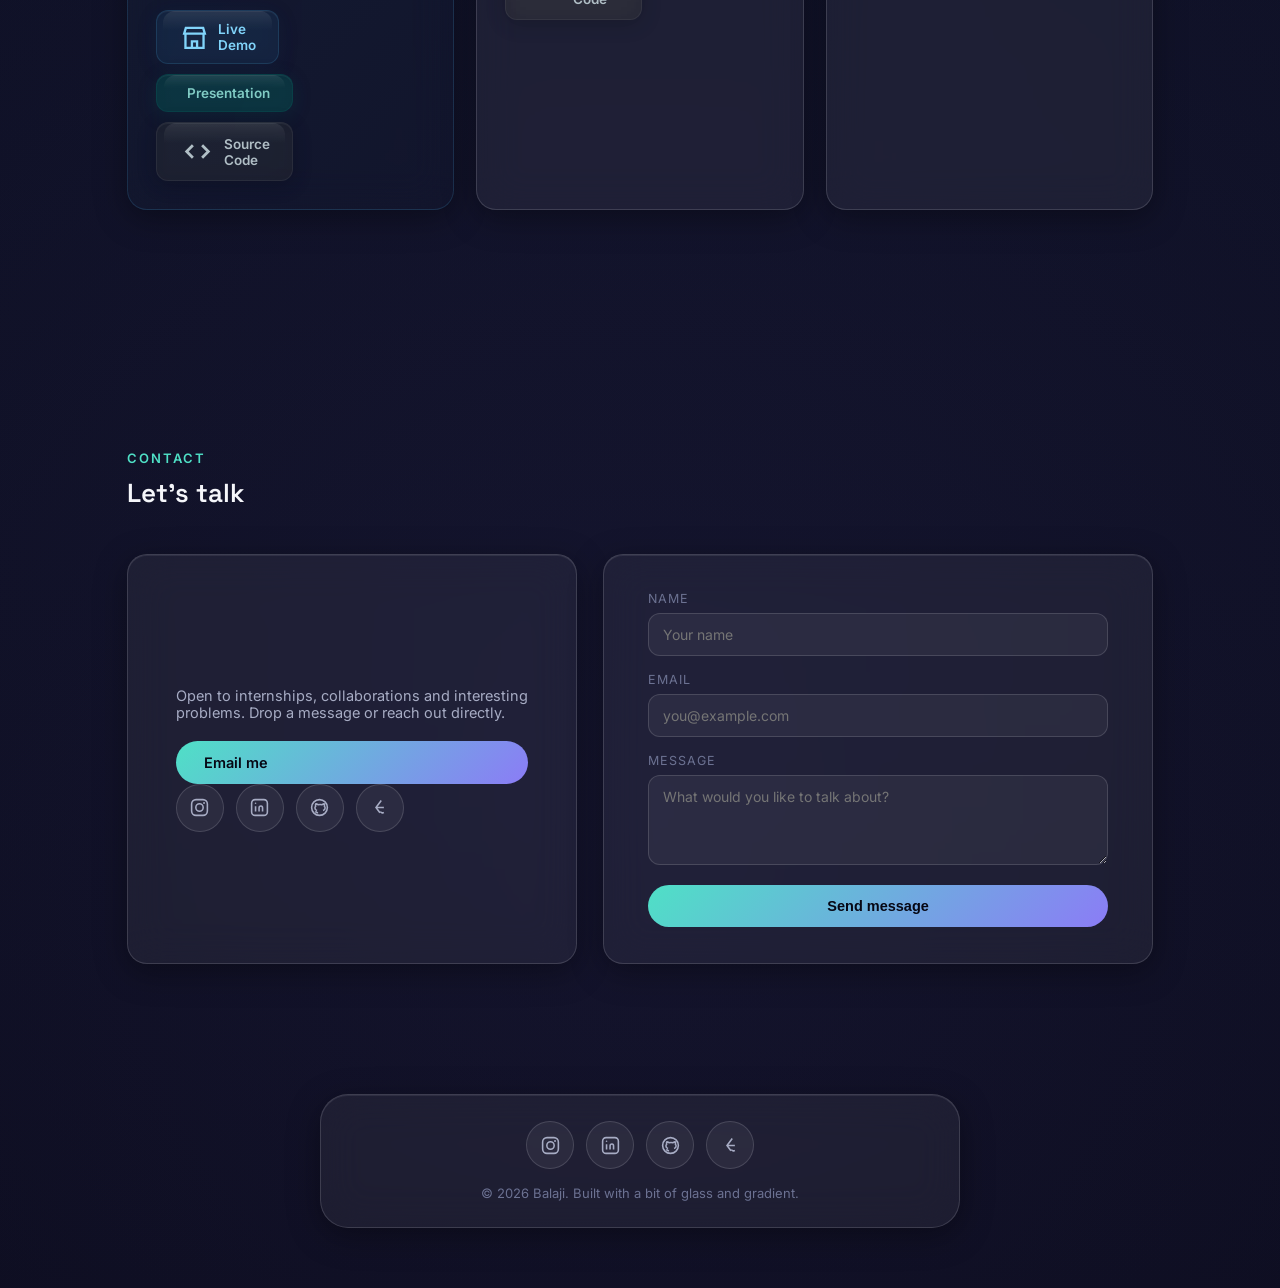
==== commit 5b91fa37: "Update project links and descriptions in index.html" ====
--- a/index.html
+++ b/index.html
@@ -189,23 +189,33 @@
       </div>
 
       <div class="project-links">
+        <!-- Live demo -->
         <a href="https://balajipanchireddy-arch.github.io/SmartShelf-Buildathon/"
            target="_blank" rel="noopener" class="glossy-link shop">
           <span class="gloss-highlight"></span>
           <svg viewBox="0 0 24 24" fill="none" stroke="currentColor" stroke-width="1.8"><path d="M4 9h16l-1.3-4.5H5.3z"/><path d="M5 9v11h14V9"/><path d="M10 20v-5h4v5"/></svg>
-          SmartShelf
-        </a>
-
+          Live Demo
+        </a>
+
+        <!-- Presentation -->
         <a href="https://balajipanchireddy-arch.github.io/SmartManagementPresentation/"
            target="_blank" rel="noopener" class="glossy-link presentation">
           <span class="gloss-highlight"></span>
           <svg viewBox="0 0 24 24" fill="none" stroke="currentColor" stroke-width="1.8"><rect x="3" y="4" width="18" height="12" rx="2"/><path d="M12 16v4M8 20h8"/></svg>
           Presentation
         </a>
+
+        <!-- GitHub Source Code -->
+        <a href="https://github.com/balajipanchireddy-arch/SmartShelf-Buildathon"
+           target="_blank" rel="noopener" class="glossy-link github">
+          <span class="gloss-highlight"></span>
+          <svg viewBox="0 0 24 24" fill="none" stroke="currentColor" stroke-width="1.8"><path d="M9 8 5 12l4 4"/><path d="M15 8l4 4-4 4"/></svg>
+          Source Code
+        </a>
       </div>
     </article>
 
-    <!-- ---------- Study-Mate (NEW) ---------- -->
+    <!-- ---------- Study-Mate ---------- -->
     <article class="glass project-card reveal">
       <div class="project-tag">
         <span class="glossy-badge primary">📚 Study Tool</span>
@@ -222,11 +232,12 @@
       </div>
 
       <div class="project-links">
-        <!-- Update the href below with your real link -->
-        <a href="https://studymate-three-peach.vercel.app/student.html" target="_blank" rel="noopener" class="glossy-link github">
+        <!-- GitHub Source Code -->
+        <a href="https://github.com/balajipanchireddy-arch/Study-Mate"
+           target="_blank" rel="noopener" class="glossy-link github">
           <span class="gloss-highlight"></span>
           <svg viewBox="0 0 24 24" fill="none" stroke="currentColor" stroke-width="1.8"><path d="M9 8 5 12l4 4"/><path d="M15 8l4 4-4 4"/></svg>
-          View project
+          Source Code
         </a>
       </div>
     </article>
@@ -241,11 +252,12 @@
       <p>A personal portfolio website built with HTML, CSS and JavaScript, featuring a glassmorphism design, smooth animations and a clean dark theme.</p>
 
       <div class="project-links">
-        <a href="https://github.com/balajipanchireddy-arch"
+        <!-- GitHub Source Code -->
+        <a href="https://github.com/balajipanchireddy-arch/balajipanchireddy-arch.github.io"
            target="_blank" rel="noopener" class="glossy-link github">
           <span class="gloss-highlight"></span>
           <svg viewBox="0 0 24 24" fill="none" stroke="currentColor" stroke-width="1.8"><path d="M9 8 5 12l4 4"/><path d="M15 8l4 4-4 4"/></svg>
-          View project
+          Source Code
         </a>
       </div>
     </article>
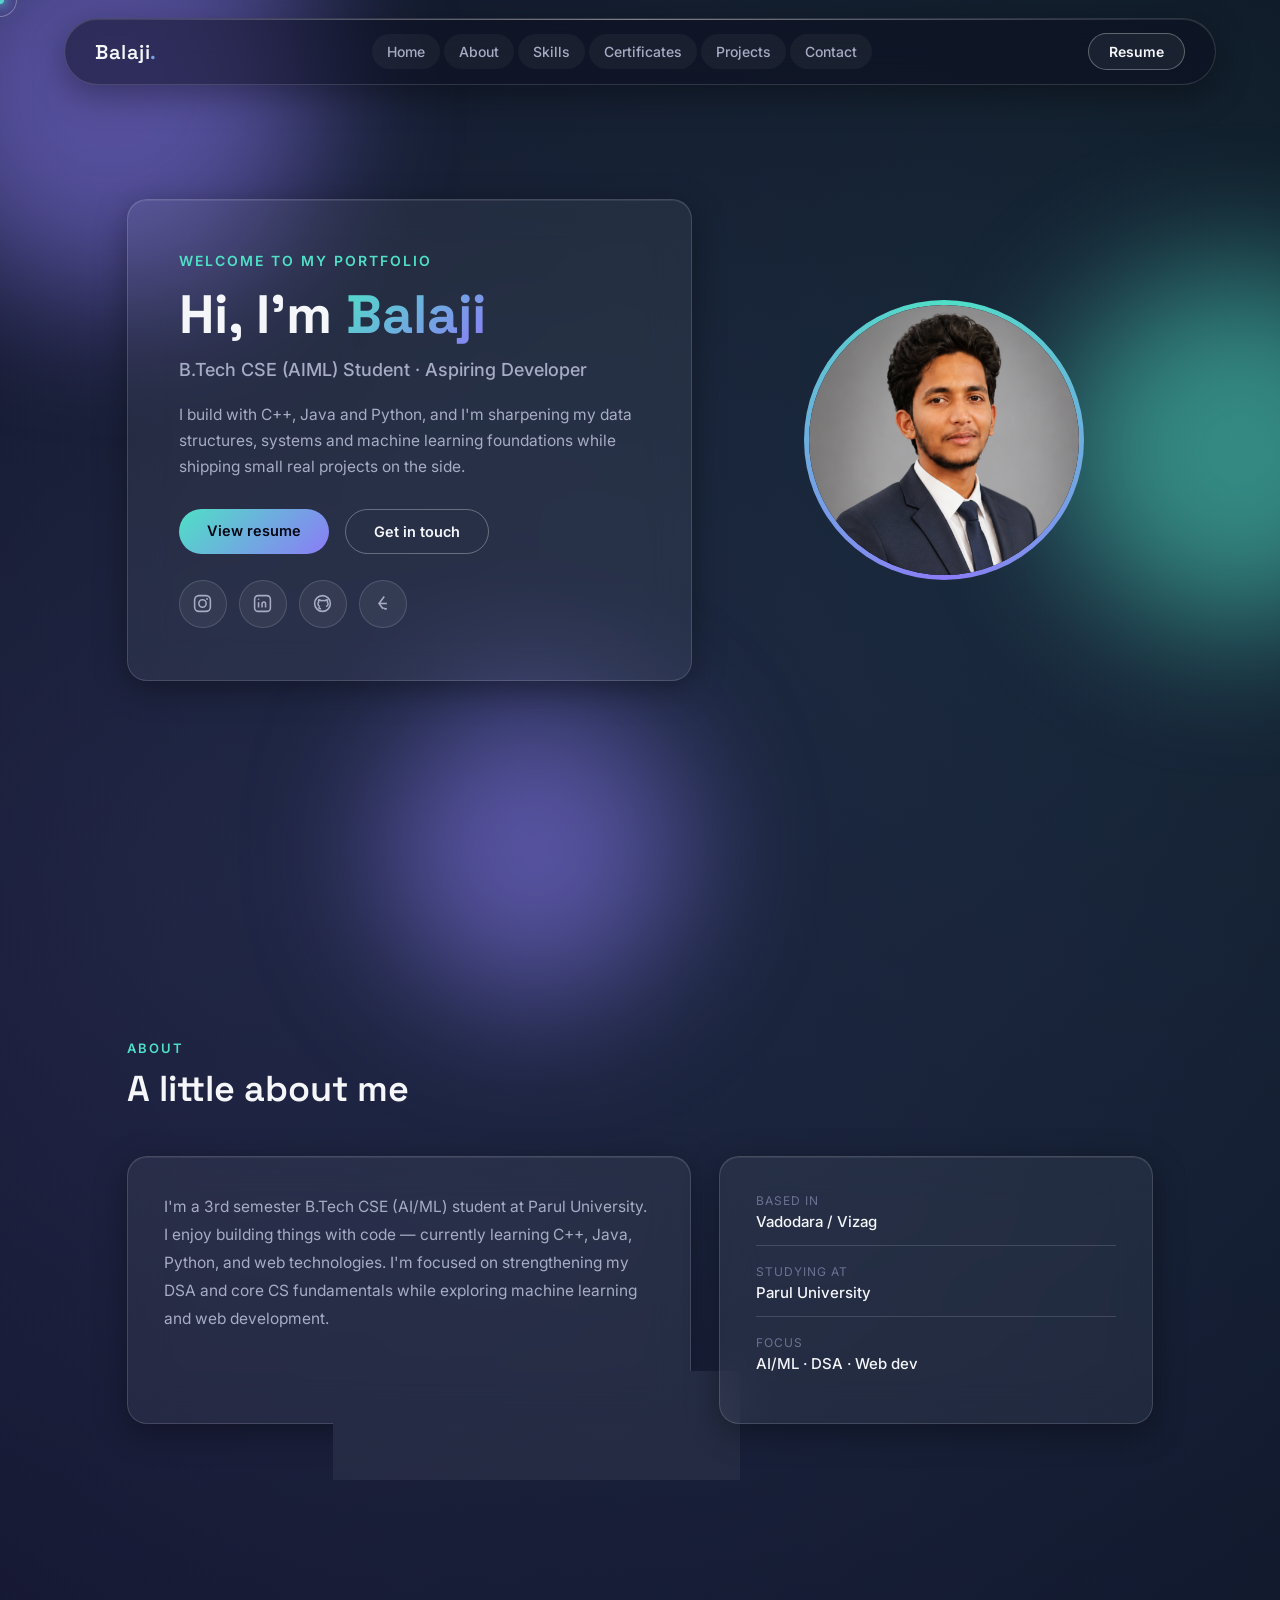
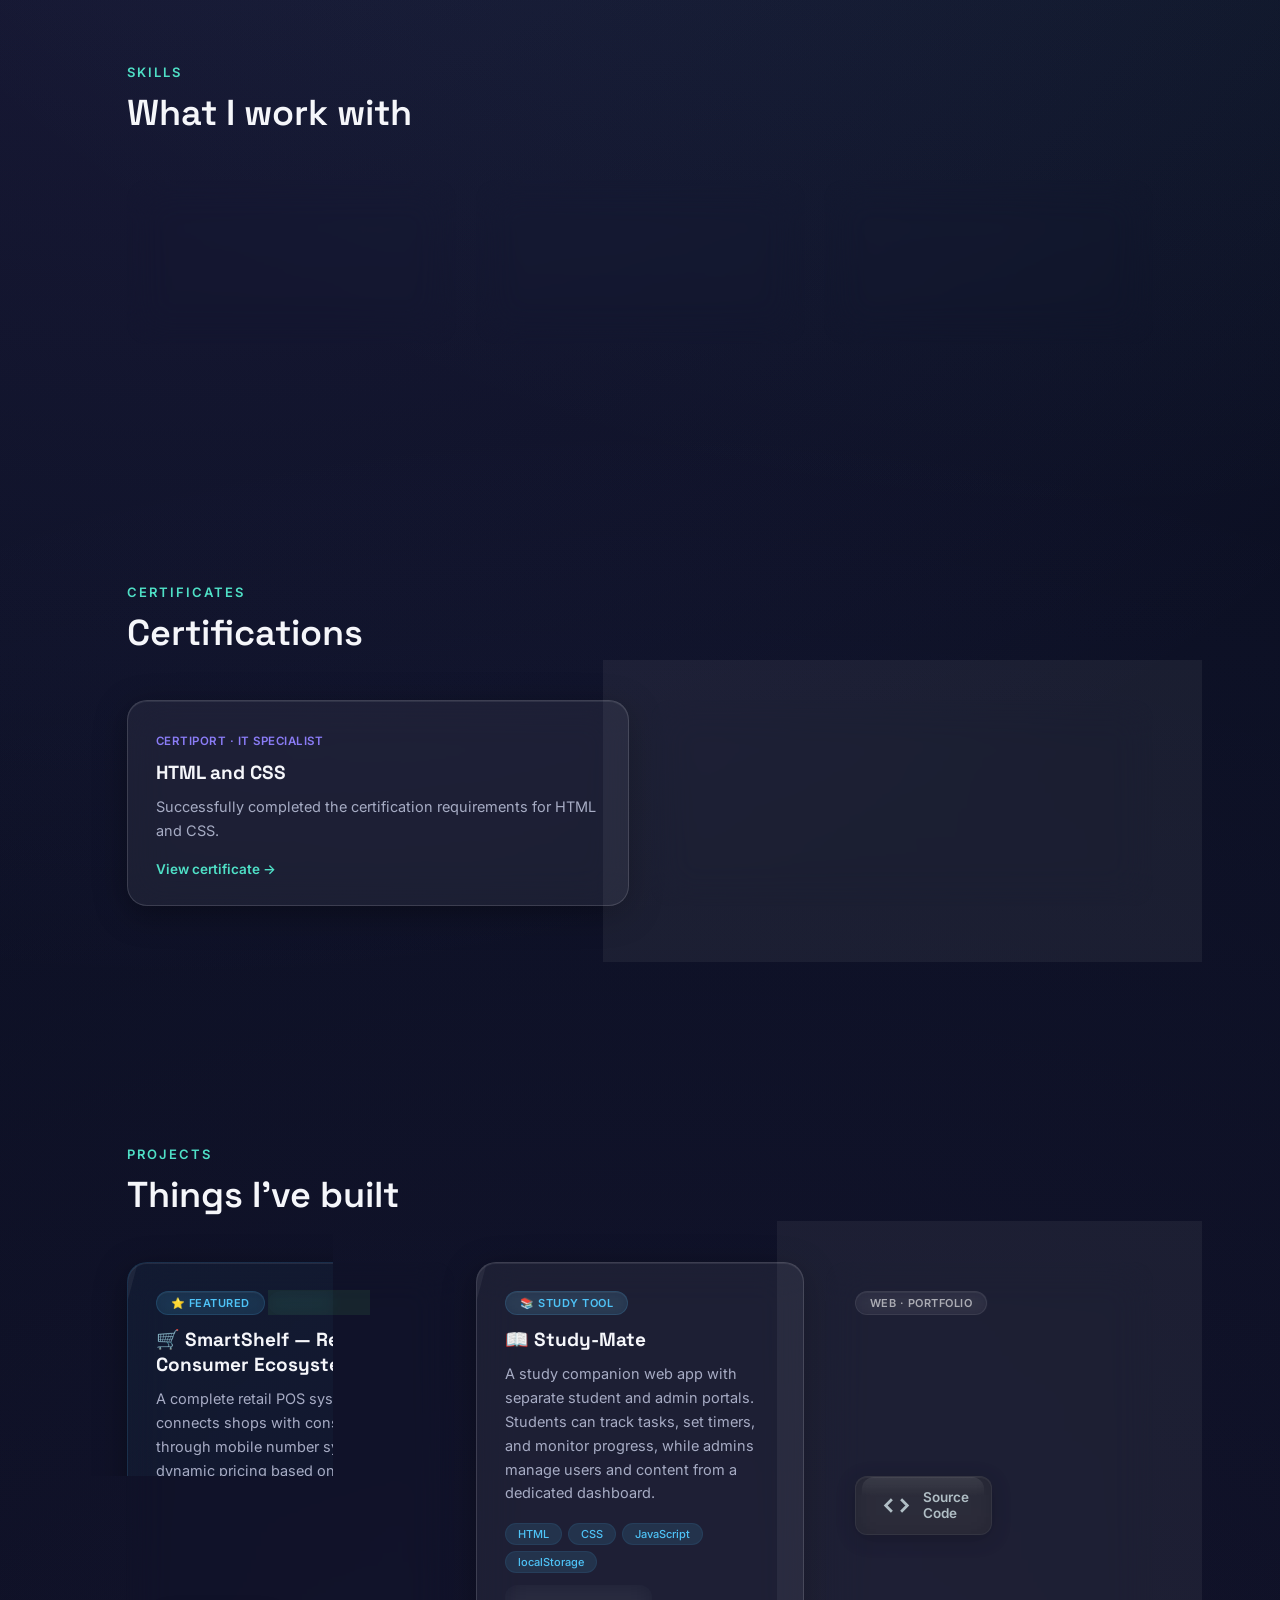
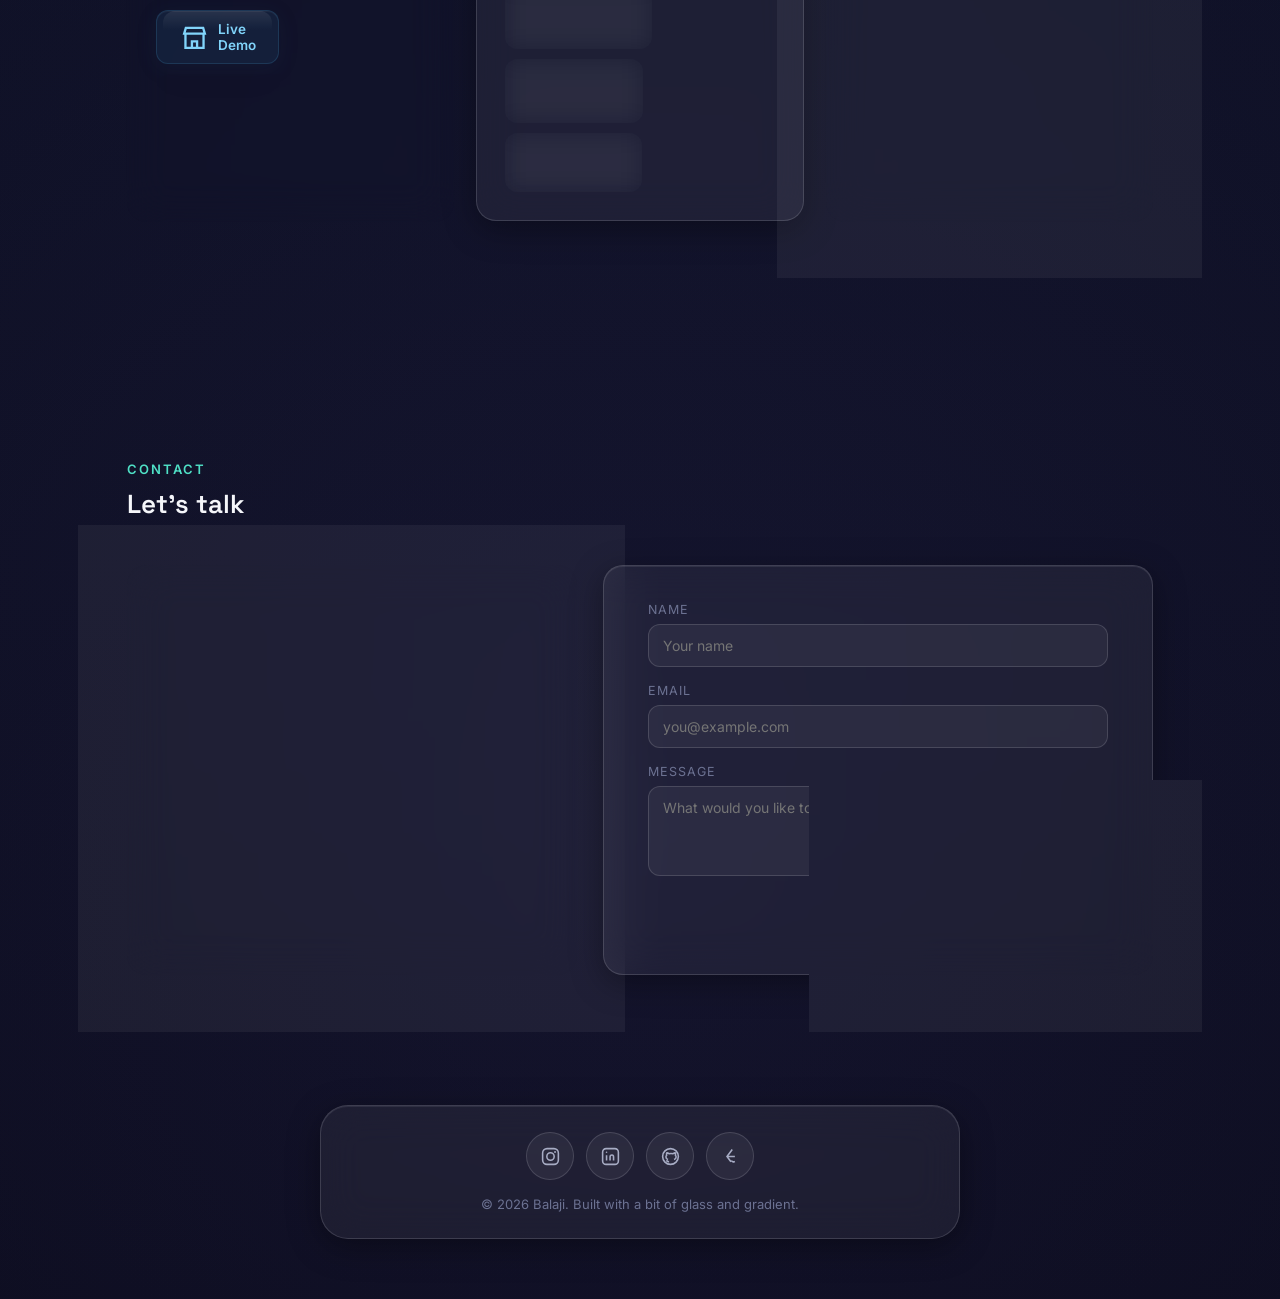
==== commit 5c4d5d75: "Revise project links and descriptions in index.html Updated project descriptions and added links for" ====
--- a/index.html
+++ b/index.html
@@ -189,7 +189,6 @@
       </div>
 
       <div class="project-links">
-        <!-- Live demo -->
         <a href="https://balajipanchireddy-arch.github.io/SmartShelf-Buildathon/"
            target="_blank" rel="noopener" class="glossy-link shop">
           <span class="gloss-highlight"></span>
@@ -197,7 +196,6 @@
           Live Demo
         </a>
 
-        <!-- Presentation -->
         <a href="https://balajipanchireddy-arch.github.io/SmartManagementPresentation/"
            target="_blank" rel="noopener" class="glossy-link presentation">
           <span class="gloss-highlight"></span>
@@ -205,7 +203,6 @@
           Presentation
         </a>
 
-        <!-- GitHub Source Code -->
         <a href="https://github.com/balajipanchireddy-arch/SmartShelf-Buildathon"
            target="_blank" rel="noopener" class="glossy-link github">
           <span class="gloss-highlight"></span>
@@ -222,7 +219,7 @@
       </div>
 
       <h3>📖 Study-Mate</h3>
-      <p>A study companion web app that helps students organise tasks, track progress, and stay focused with timers and reminders. (Replace this with your actual project description.)</p>
+      <p>A study companion web app with separate student and admin portals. Students can track tasks, set timers, and monitor progress, while admins manage users and content from a dedicated dashboard.</p>
 
       <div class="project-tech-stack">
         <span class="tech-pill">HTML</span>
@@ -232,8 +229,24 @@
       </div>
 
       <div class="project-links">
+        <!-- Student Portal -->
+        <a href="https://studymate-three-peach.vercel.app/student.html"
+           target="_blank" rel="noopener" class="glossy-link shop">
+          <span class="gloss-highlight"></span>
+          <svg viewBox="0 0 24 24" fill="none" stroke="currentColor" stroke-width="1.8"><path d="M4 19.5A2.5 2.5 0 0 1 6.5 17H20"/><path d="M6.5 2H20v20H6.5A2.5 2.5 0 0 1 4 19.5v-15A2.5 2.5 0 0 1 6.5 2z"/></svg>
+          Student Portal
+        </a>
+
+        <!-- Admin Portal -->
+        <a href="https://studymate-three-peach.vercel.app/admin.html"
+           target="_blank" rel="noopener" class="glossy-link consumer">
+          <span class="gloss-highlight"></span>
+          <svg viewBox="0 0 24 24" fill="none" stroke="currentColor" stroke-width="1.8"><rect x="3" y="3" width="7" height="7"/><rect x="14" y="3" width="7" height="7"/><rect x="3" y="14" width="7" height="7"/><rect x="14" y="14" width="7" height="7"/></svg>
+          Admin Portal
+        </a>
+
         <!-- GitHub Source Code -->
-        <a href="https://github.com/balajipanchireddy-arch/Study-Mate"
+        <a href="https://github.com/balajipanchireddy-arch/studymate"
            target="_blank" rel="noopener" class="glossy-link github">
           <span class="gloss-highlight"></span>
           <svg viewBox="0 0 24 24" fill="none" stroke="currentColor" stroke-width="1.8"><path d="M9 8 5 12l4 4"/><path d="M15 8l4 4-4 4"/></svg>
@@ -252,7 +265,6 @@
       <p>A personal portfolio website built with HTML, CSS and JavaScript, featuring a glassmorphism design, smooth animations and a clean dark theme.</p>
 
       <div class="project-links">
-        <!-- GitHub Source Code -->
         <a href="https://github.com/balajipanchireddy-arch/balajipanchireddy-arch.github.io"
            target="_blank" rel="noopener" class="glossy-link github">
           <span class="gloss-highlight"></span>
